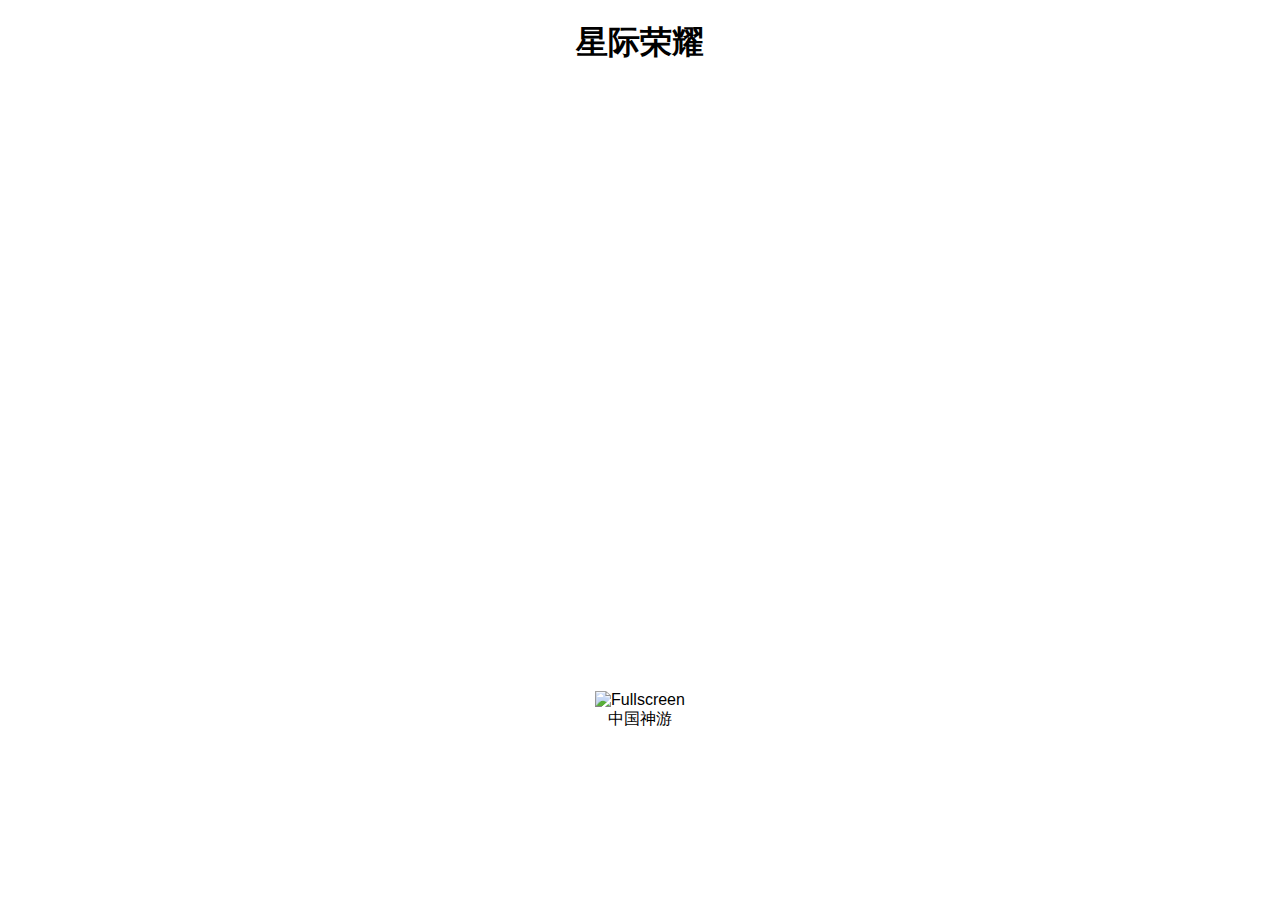
==== Game/index.html @ 6d3b9946 "init" ====
﻿<!doctype html>
<html lang="en-us">
<head>
    <meta charset="utf-8">
    <meta http-equiv="Content-Type" content="text/html; charset=utf-8">
    <title>中国神游  |  坚挺持久</title>
    <link rel="stylesheet" href="TemplateData/style.css">
    <link rel="shortcut icon" href="TemplateData/favicon.ico" />
    <script src="TemplateData/UnityProgress.js"></script>
    <style type="text/css">
        <!--
        body {
            font-family: Helvetica, Verdana, Arial, sans-serif;
            background-color: white;
            color: black;
            text-align: center;
        }

        a:link, a:visited {
            color: #000;
        }

        a:active, a:hover {
            color: #666;
        }

        p.header {
            font-size: small;
        }

            p.header span {
                font-weight: bold;
            }

        p.footer {
            font-size: x-small;
        }

        div.content {
            margin: auto;
            width: 960px;
        }

        div.broken,
        div.missing {
            margin: auto;
            position: relative;
            top: 50%;
            width: 193px;
        }

            div.broken a,
            div.missing a {
                height: 63px;
                position: relative;
                top: -31px;
            }

            div.broken img,
            div.missing img {
                border-width: 0px;
            }

        div.broken {
            display: none;
        }

        div#unityPlayer {
            cursor: default;
            height: 600px;
            width: 960px;
        }
        -->
    </style>
</head>
<body>
    <div class="template-wrap clear">
        <h1>星际荣耀</h1>
        <canvas class="emscripten" id="canvas" oncontextmenu="event.preventDefault()" height="600px" width="960px"></canvas>
        <div class="logo"></div>
        <div class="fullscreen"><img src="TemplateData/fullscreen.png" width="38" height="38" alt="Fullscreen" title="Fullscreen" onclick="SetFullscreen(1);" /></div>
        <div class="title">中国神游</div>
    </div>
    <script type='text/javascript'>
        var Module = {
            TOTAL_MEMORY: 268435456,
            errorhandler: null,			// arguments: err, url, line. This function must return 'true' if the error is handled, otherwise 'false'
            compatibilitycheck: null,
            dataUrl: "Release/Game.data",
            codeUrl: "Release/Game.js",
            memUrl: "Release/Game.mem",

        };
    </script>
    <script src="Release/UnityLoader.js"></script>

</body>
</html>
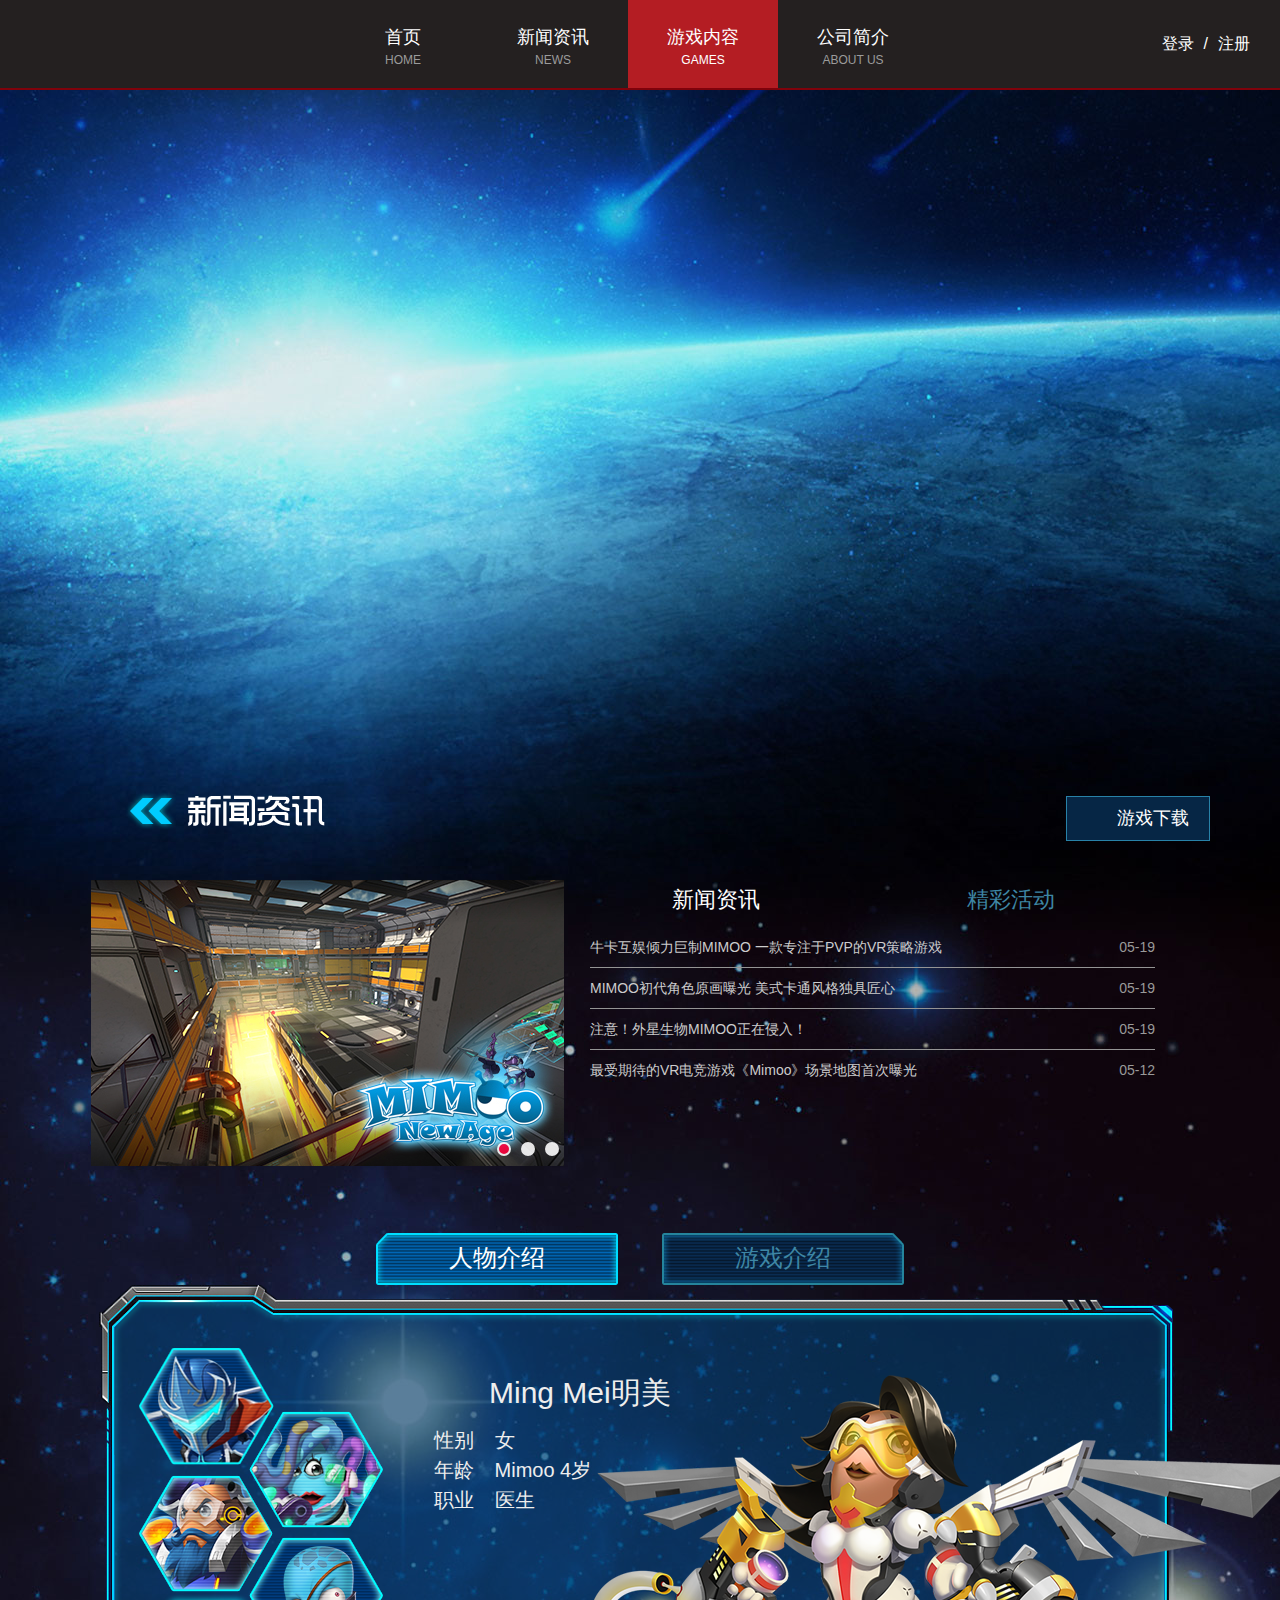
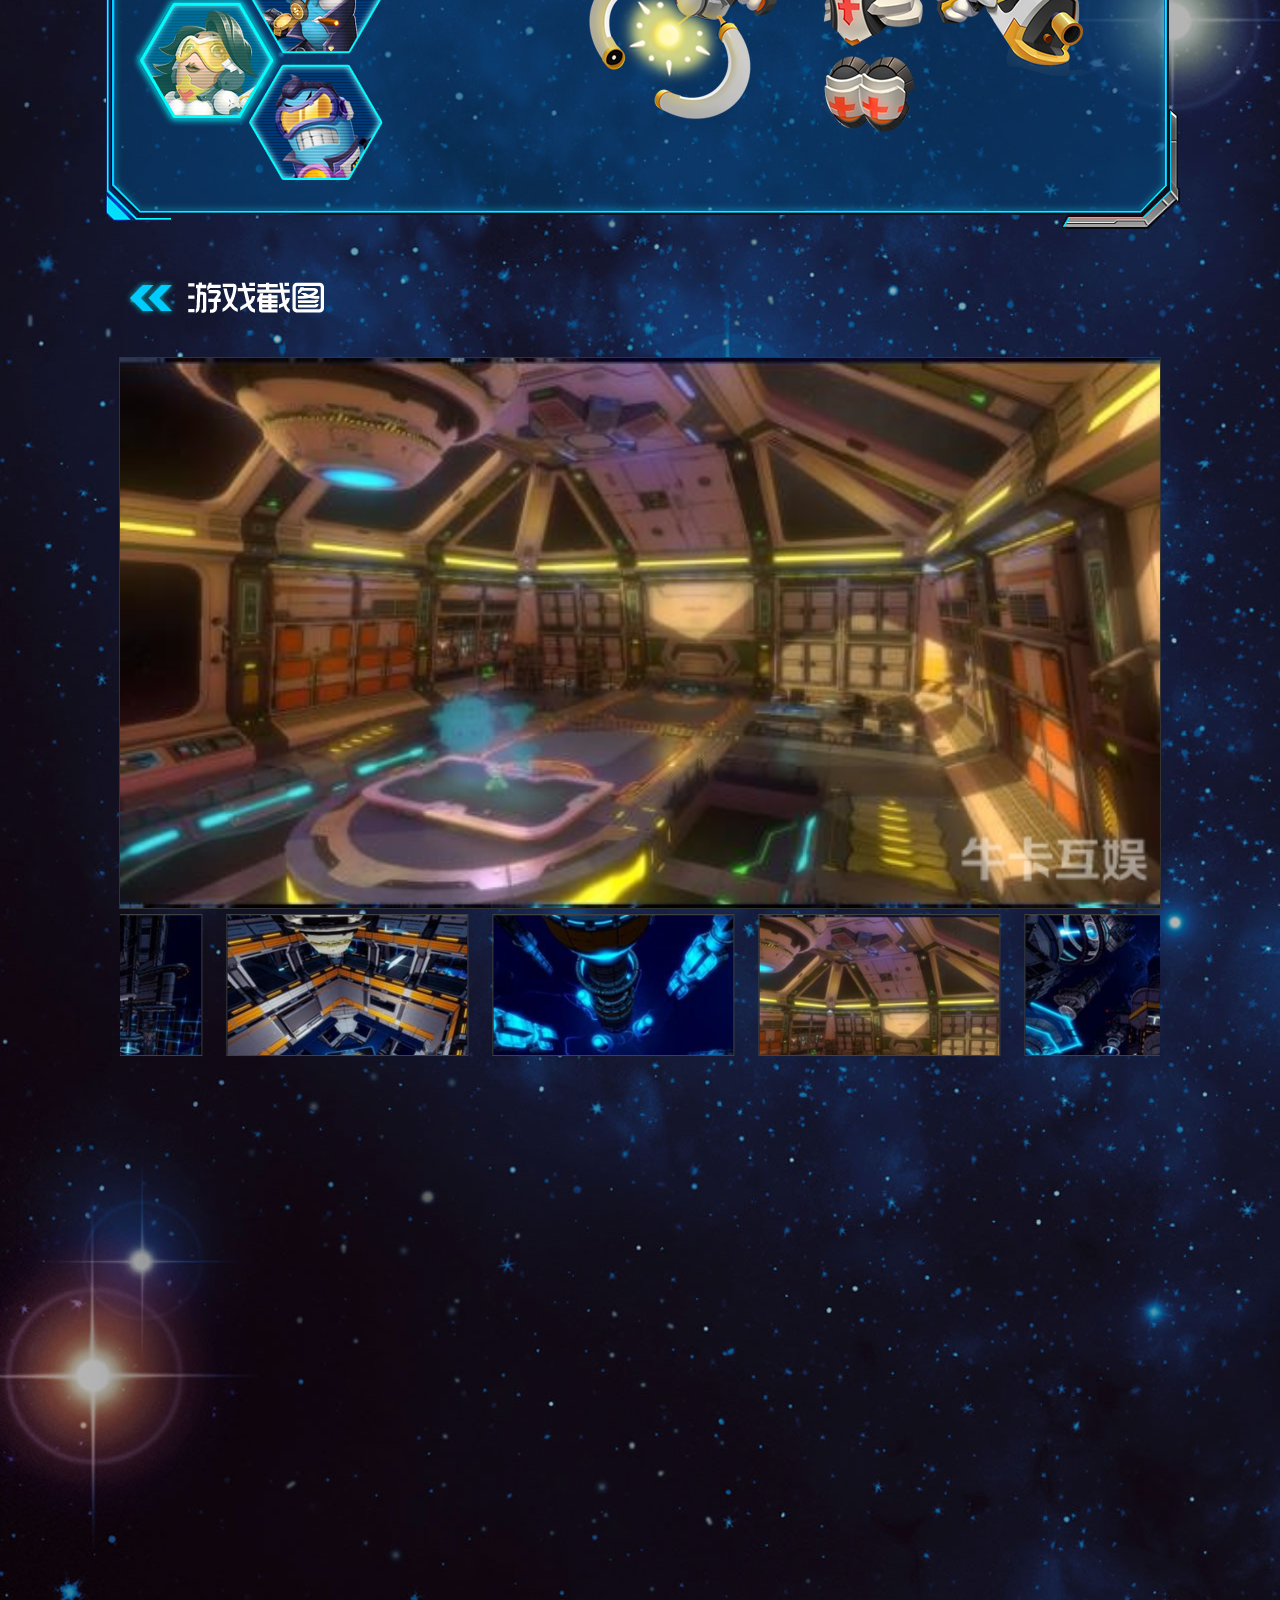
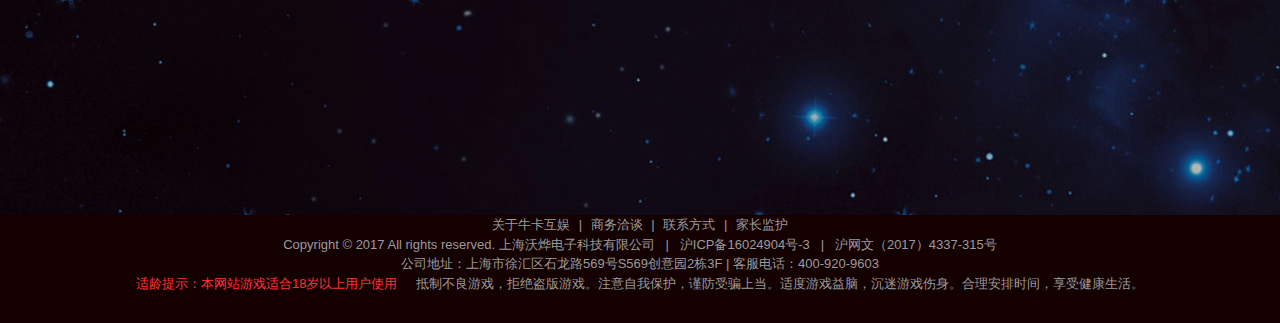
==== commit 039dc9fe: "Update" ====
--- a/Game/index.html
+++ b/Game/index.html
@@ -1,98 +1,319 @@
-﻿<!doctype html>
-<html lang="en-us">
-<head>
-    <meta charset="utf-8">
-    <meta http-equiv="Content-Type" content="text/html; charset=utf-8">
-    <title>中国神游  |  坚挺持久</title>
-    <link rel="stylesheet" href="TemplateData/style.css">
-    <link rel="shortcut icon" href="TemplateData/favicon.ico" />
-    <script src="TemplateData/UnityProgress.js"></script>
-    <style type="text/css">
-        <!--
-        body {
-            font-family: Helvetica, Verdana, Arial, sans-serif;
-            background-color: white;
-            color: black;
-            text-align: center;
+<!DOCTYPE html>
+<html lang="zh-cmn-Hans"><head>
+<meta http-equiv="content-type" content="text/html; charset=UTF-8">
+<meta charset="utf-8">
+<meta http-equiv="X-UA-Compatible" content="IE=edge,chrome=1">
+<meta name="renderer" content="webkit">
+<meta name="viewport" content="width=device-width, initial-scale=1.0, user-scalable=no">
+<title>Mimoo</title>
+<meta name="description" content="">
+<meta name="keywords" content="">
+<link href="Mimoo_files/base.css" rel="stylesheet">
+<link href="Mimoo_files/mimoo.css" rel="stylesheet">
+<script src="Mimoo_files/push.js"></script><script src="Mimoo_files/hm.js"></script><script type="text/javascript">
+        try {
+            var urlhash = window.location.hash;
+            if (!urlhash.match("fromapp")) {
+                if ((navigator.userAgent.match(/(iPhone|iPod|Android|ios|iPad)/i))) {
+                    window.location = "http://m.newcomegame.com/mimoo.html"; 
+                }
+            }
         }
-
-        a:link, a:visited {
-            color: #000;
+        catch (err) {
         }
-
-        a:active, a:hover {
-            color: #666;
-        }
-
-        p.header {
-            font-size: small;
-        }
-
-            p.header span {
-                font-weight: bold;
-            }
-
-        p.footer {
-            font-size: x-small;
-        }
-
-        div.content {
-            margin: auto;
-            width: 960px;
-        }
-
-        div.broken,
-        div.missing {
-            margin: auto;
-            position: relative;
-            top: 50%;
-            width: 193px;
-        }
-
-            div.broken a,
-            div.missing a {
-                height: 63px;
-                position: relative;
-                top: -31px;
-            }
-
-            div.broken img,
-            div.missing img {
-                border-width: 0px;
-            }
-
-        div.broken {
-            display: none;
-        }
-
-        div#unityPlayer {
-            cursor: default;
-            height: 600px;
-            width: 960px;
-        }
-        -->
-    </style>
+    </script>
 </head>
 <body>
-    <div class="template-wrap clear">
-        <h1>星际荣耀</h1>
-        <canvas class="emscripten" id="canvas" oncontextmenu="event.preventDefault()" height="600px" width="960px"></canvas>
-        <div class="logo"></div>
-        <div class="fullscreen"><img src="TemplateData/fullscreen.png" width="38" height="38" alt="Fullscreen" title="Fullscreen" onclick="SetFullscreen(1);" /></div>
-        <div class="title">中国神游</div>
-    </div>
-    <script type='text/javascript'>
-        var Module = {
-            TOTAL_MEMORY: 268435456,
-            errorhandler: null,			// arguments: err, url, line. This function must return 'true' if the error is handled, otherwise 'false'
-            compatibilitycheck: null,
-            dataUrl: "Release/Game.data",
-            codeUrl: "Release/Game.js",
-            memUrl: "Release/Game.mem",
-
-        };
-    </script>
-    <script src="Release/UnityLoader.js"></script>
-
-</body>
-</html>
+<header class="g-head">
+	<div class="clearfix wrap">
+		<a href="http://www.newcomegame.com/index.html" class="g-head__logo"></a>
+		<nav class="g-head__nav">
+			<a href="http://www.newcomegame.com/index.html">首页<span>home</span></a>
+			<a href="http://www.newcomegame.com/news.html">新闻资讯<span>news</span></a>
+			<a href="http://www.newcomegame.com/games.html" class="active">游戏内容<span>games</span></a>
+			<a href="http://www.newcomegame.com/about.html">公司简介<span>about us</span></a>
+		</nav>
+	</div>
+	<div class="g-head__login">
+		<a href="http://act.newcomegame.com/" target="_blank">登录</a>/<a target="_blank" href="http://login.newcomegame.com/Account/Register">注册</a>
+	</div>
+</header>
+<main class="main">
+	<div class="banner"></div>
+	<div class="wrap">
+		<section class="relative news">
+			<div class="gamedown mimoo-down">
+				<p class="tip">敬请期待!</p>
+				<a href="###"><span>游戏下载</span></a>
+			</div>
+			<div class="hd"><img src="Mimoo_files/tit_news.png" alt=""></div>
+			<div class="clearfix bd">
+				<div class="swiper-container news-slider swiper-container-horizontal" id="news-slider">
+					<div class="swiper-wrapper" style="transform: translate3d(-946px, 0px, 0px); transition-duration: 0ms;">
+						<a href="javascript:void(0)" class="swiper-slide" style="width: 473px;"><img src="Mimoo_files/news_slider1.jpg" alt=""></a>
+						<a href="javascript:void(0)" class="swiper-slide swiper-slide-prev" style="width: 473px;"><img src="Mimoo_files/news_slider2.jpg" alt=""></a>
+						<a href="javascript:void(0)" class="swiper-slide swiper-slide-active" style="width: 473px;"><img src="Mimoo_files/news_slider3.jpg" alt=""></a>
+					</div>
+					<div class="slider-nav swiper-pagination-clickable swiper-pagination-bullets" id="slider-nav"><span class="swiper-pagination-bullet"></span><span class="swiper-pagination-bullet"></span><span class="swiper-pagination-bullet swiper-pagination-bullet-active"></span></div>
+				</div>
+				<div class="news-box">
+					<a target="_blank" href="http://www.newcomegame.com/news/58.html" class="more"></a>
+					<ul class="clearfix news-tabs" id="news-tabs">
+						<li class="t1 active">新闻资讯</li>
+						<li class="t2">精彩活动</li>
+					</ul>
+					<div class="news-list" id="news-list">
+									<ul>			
+			
+			<li><a target="_blank" href="http://www.newcomegame.com/news/show-393.html">牛卡互娱倾力巨制MIMOO 一款专注于PVP的VR策略游戏</a> <span class="date">05-19</span></li>
+			
+			<li><a target="_blank" href="http://www.newcomegame.com/news/show-392.html">MIMOO初代角色原画曝光 美式卡通风格独具匠心</a> <span class="date">05-19</span></li>
+			
+			<li><a target="_blank" href="http://www.newcomegame.com/news/show-391.html">注意！外星生物MIMOO正在侵入！</a> <span class="date">05-19</span></li>
+			
+			<li><a target="_blank" href="http://www.newcomegame.com/news/show-381.html">最受期待的VR电竞游戏《Mimoo》场景地图首次曝光</a> <span class="date">05-12</span></li>
+			
+			</ul>
+			<ul style="display: none">
+			
+			</ul>
+					</div>
+				</div>
+			</div>
+		</section>
+		<div class="introduce">
+			<div class="introduce-tab" id="introduce-tab">
+				<span class="active">人物介绍</span>
+				<span>游戏介绍</span>
+			</div>
+			<div class="bd" id="introduce-con">
+				<div class="role-box" id="role-box" style="">
+					<div class="role-tabs" id="role-tabs">
+						<span class="t1"></span>
+						<span class="t2"></span>
+						<span class="t3"></span>
+						<span class="t4"></span>
+						<span class="t5 active"></span>
+						<span class="t6"></span>
+					</div>
+					<div class="role-con" style="display: none;">
+						<img class="pic1" src="Mimoo_files/pic1.png" alt="">
+						<div class="info">
+							<h3>Mio米奥</h3>
+							<p><span>性别</span> 男</p>
+							<p><span>年龄</span> Mimoo 5岁</p>
+							<p><span>职业</span> 突击队员</p>
+						</div>
+					</div>
+					<div class="role-con" style="display: none;">
+						<img class="pic2" src="Mimoo_files/pic2.png" alt="">
+						<div class="info">
+							<h3>Mira 咪拉</h3>
+							<p><span>性别</span> 女</p>
+							<p><span>年龄</span> Mimoo 4岁</p>
+							<p><span>职业</span> 突击队员</p>
+						</div>
+					</div>
+					<div class="role-con" style="display: none;">
+						<img class="pic3" src="Mimoo_files/pic3.png" alt="">
+						<div class="info">
+							<h3>Melvin  梅尔文</h3>
+							<p><span>性别</span> 男</p>
+							<p><span>年龄</span> Mimoo 9岁</p>
+							<p><span>职业</span> 科学家、武器设计师</p>
+						</div>
+					</div>
+					<div class="role-con" style="display: none;">
+						<img class="pic4" src="Mimoo_files/pic4.png" alt="">
+						<div class="info">
+							<h3>Marcus 马库斯</h3>
+							<p><span>性别</span> 男</p>
+							<p><span>年龄</span> Mimoo 7岁</p>
+							<p><span>职业</span> 安全工程师、武器专家</p>
+						</div>
+					</div>
+					<div class="role-con" style="display: block;">
+						<img class="pic5" src="Mimoo_files/pic5.png" alt="">
+						<div class="info">
+							<h3>Ming Mei明美</h3>
+							<p><span>性别</span> 女</p>
+							<p><span>年龄</span> Mimoo 4岁</p>
+							<p><span>职业</span> 医生</p>
+						</div>
+					</div>
+					<div class="role-con" style="display: none;">
+						<img class="pic6" src="Mimoo_files/pic6.png" alt="">
+						<div class="info">
+							<h3>Mog 莫古</h3>
+							<p><span>性别</span> 男</p>
+							<p><span>年龄</span> Mimoo 4岁</p>
+							<p><span>职业</span> 游侠/弓箭手</p>
+						</div>
+					</div>
+				</div>
+								<div class="game-info" style="display: none">
+					<div class="game-info-con">
+						<div class="game-info-text">
+							
+身处环太平洋火山带的小岛火山遍布，每隔几年就会剧烈活动一段时间，据说从1亿年前开始到今天从来没有间断过（当然是根据M们的记载，鉴于这些家伙们的耐
+心程度，很可能每隔几百万年才会想起来记录一次……） 
+伟大的先贤Mama——传说中曾经50年才休眠一次的母机器人，运用无限的智慧，充分利用了当地的生存环境，创办了火山节大赛。大赛中，M们将通过分组对
+决的方式，甄选出最最勇猛的超级M战士。
+						</div>
+					</div>
+				</div>
+			</div>
+		</div>
+		<section class="screen">
+			<div class="hd"><img src="Mimoo_files/tit_screen.png" alt=""></div>
+			<div class="bd">
+				<i class="button-prev" id="p-button-prev"></i>
+				<i class="button-next" id="p-button-next"></i>
+                               
+				<div class="swiper-container screen-slider swiper-container-horizontal" id="screen-slider">
+					<div class="swiper-wrapper" style="transition-duration: 0ms; transform: translate3d(-4160px, 0px, 0px);">
+
+                                       		
+					<div class="swiper-slide" style="width: 1040px;"><img src="Mimoo_files/201705261424234097.jpg" alt="" width="1040" height="550"></div>
+							
+					<div class="swiper-slide" style="width: 1040px;"><img src="Mimoo_files/201705261424239215.jpg" alt="" width="1040" height="550"></div>
+							
+					<div class="swiper-slide" style="width: 1040px;"><img src="Mimoo_files/201705261424246217.jpg" alt="" width="1040" height="550"></div>
+							
+					<div class="swiper-slide swiper-slide-prev" style="width: 1040px;"><img src="Mimoo_files/201705261424252437.jpg" alt="" width="1040" height="550"></div>
+							
+					<div class="swiper-slide swiper-slide-active" style="width: 1040px;"><img src="Mimoo_files/201705261424253638.jpg" alt="" width="1040" height="550"></div>
+							
+					<div class="swiper-slide swiper-slide-next" style="width: 1040px;"><img src="Mimoo_files/201705261424260640.jpg" alt="" width="1040" height="550"></div>
+					
+					</div>
+				</div>
+				<div class="swiper-container screen-thumbs swiper-container-horizontal" id="screen-thumbs">
+					<div class="swiper-wrapper" style="transition-duration: 0ms; transform: translate3d(-425.6px, 0px, 0px);">
+                                       		
+					<div class="swiper-slide" style="margin-right: 24px;"><img src="Mimoo_files/thumb_201705261424234097.jpg" alt="" width="240" height="140"></div>
+							
+					<div class="swiper-slide swiper-slide-prev" style="margin-right: 24px;"><img src="Mimoo_files/thumb_201705261424239215.jpg" alt="" width="240" height="140"></div>
+							
+					<div class="swiper-slide" style="margin-right: 24px;"><img src="Mimoo_files/thumb_201705261424246217.jpg" alt="" width="240" height="140"></div>
+							
+					<div class="swiper-slide swiper-slide-next" style="margin-right: 24px;"><img src="Mimoo_files/thumb_201705261424252437.jpg" alt="" width="240" height="140"></div>
+							
+					<div class="swiper-slide swiper-slide-active" style="margin-right: 24px;"><img src="Mimoo_files/thumb_201705261424253638.jpg" alt="" width="240" height="140"></div>
+							
+					<div class="swiper-slide" style="margin-right: 24px;"><img src="Mimoo_files/thumb_201705261424260640.jpg" alt="" width="240" height="140"></div>
+					
+					</div>
+					<div class="swiper-pagination"></div>
+				</div>
+			</div>
+		</section>
+		
+	</div>
+</main>
+
+	<!-- footer S -->
+				<footer class="g-foot">
+			<div class="nav">
+				<a href="http://www.newcomegame.com/about.html" target="_blank">关于牛卡互娱</a> |  <a href="http://www.newcomegame.com/about.html" target="_blank">商务洽谈</a> | <a href="http://www.newcomegame.com/about.html#contactus" target="_blank">联系方式</a> | <a href="http://www.newcomegame.com/care.html" target="_blank">家长监护</a>
+			</div>
+			<div class="copyright">
+				Copyright © 2017 All rights reserved. 上海沃烨电子科技有限公司 &nbsp; | &nbsp; <a href="http://www.miibeian.gov.cn/" target="_blank">沪ICP备16024904号-3</a> &nbsp; | &nbsp; 沪网文（2017）4337-315号
+			</div>
+			<p>公司地址：上海市徐汇区石龙路569号S569创意园2栋3F |   客服电话：400-920-9603 </p>
+			<div class="tips"><span class="age">适龄提示：本网站游戏适合18岁以上用户使用</span> 抵制不良游戏，拒绝盗版游戏。注意自我保护，谨防受骗上当。适度游戏益脑，沉迷游戏伤身。合理安排时间，享受健康生活。</div>
+		</footer>
+	<!-- footer E -->
+	
+<script>
+var _hmt = _hmt || [];
+(function() {
+  var hm = document.createElement("script");
+  hm.src = "https://hm.baidu.com/hm.js?c2102695d8c8fbd6fa2e403e9be075ee";
+  var s = document.getElementsByTagName("script")[0]; 
+  s.parentNode.insertBefore(hm, s);
+})();
+</script>
+<script>
+(function(){
+    var bp = document.createElement('script');
+    var curProtocol = window.location.protocol.split(':')[0];
+    if (curProtocol === 'https') {
+        bp.src = 'https://zz.bdstatic.com/linksubmit/push.js';        
+    }
+    else {
+        bp.src = 'http://push.zhanzhang.baidu.com/push.js';
+    }
+    var s = document.getElementsByTagName("script")[0];
+    s.parentNode.insertBefore(bp, s);
+})();
+</script>
+<script>
+(function(){
+   var src = (document.location.protocol == "http:") ? "http://js.passport.qihucdn.com/11.0.1.js?0bd7c1280ce828c4d6a65837f8bc26ef":"https://jspassport.ssl.qhimg.com/11.0.1.js?0bd7c1280ce828c4d6a65837f8bc26ef";
+   document.write('<script src="' + src + '" id="sozz"><\/script>');
+})();
+</script><script src="Mimoo_files/11.js" id="sozz"></script><script charset="utf-8" src="Mimoo_files/ab77b6ea7f3fbf79.js"></script>
+
+
+<script src="Mimoo_files/jquery.js"></script>
+<link href="Mimoo_files/swiper.css" rel="stylesheet">
+<script src="Mimoo_files/swiper.js"></script>
+<script>
+$(function() {
+	var newSlider = new Swiper('#news-slider', {
+		autoplay: 5000,
+		pagination : '#slider-nav',
+		paginationClickable: true
+	});
+
+	$('#news-tabs > li').on('click', function(event) {
+		var i = $(this).index();
+		$(this).addClass('active').siblings().removeClass('active');
+		$('#news-list > ul').hide().eq(i).show();
+	});
+	$('#introduce-tab > span').on('click', function(event) {
+		var i = $(this).index();
+		$(this).addClass('active').siblings().removeClass('active');
+		$('#introduce-con > div').hide().eq(i).show();
+	}).eq(0).trigger('click');
+	$('#role-tabs > span').on('click', function(event) {
+		var i = $(this).index();
+		$(this).addClass('active').siblings().removeClass('active');
+		$('#role-box').find('.role-con').hide().eq(i).show();
+	});
+
+	var screenSlider = new Swiper('#screen-slider', {
+		prevButton:'#p-button-prev',
+		nextButton:'#p-button-next',
+		onSlideChangeEnd: function(swiper) {
+			// screenThumbs.slideTo(swiper.activeIndex);
+			$('#screen-thumbs').find('.swiper-slide').removeClass('swiper-slide-active').eq(swiper.activeIndex).addClass('swiper-slide-active');
+		}
+	});
+	var screenThumbs = new Swiper('#screen-thumbs', {
+		spaceBetween: 24,
+        slidesPerView: 'auto',
+        // centeredSlides: true,
+		// slideToClickedSlide: true,
+		onClick: function(swiper, event) {
+			screenThumbs.slideTo(swiper.clickedIndex);
+			screenSlider.slideTo(swiper.clickedIndex);
+			$(swiper.clickedSlide).addClass('swiper-slide-active').siblings().removeClass('swiper-slide-active');
+		}
+	});
+	screenSlider.params.control = screenThumbs;
+    screenThumbs.params.control = screenSlider;
+
+    var vSwiper = new Swiper('#video-slider', {
+		prevButton:'#v-button-prev',
+		nextButton:'#v-button-next',
+        slidesPerView: 3,
+        slidesPerColumn: 2,
+        paginationClickable: true,
+        spaceBetween: 30
+    });
+});
+</script>
+
+</body></html>--- a/Game/Mimoo_files/base.css
+++ b/Game/Mimoo_files/base.css
@@ -0,0 +1,1615 @@
+@charset "UTF-8";
+
+
+html {
+  min-width:1200px;
+  -ms-text-size-adjust: 100%;
+  
+  -webkit-text-size-adjust: 100%;
+   }
+
+
+body, dl, dd,
+ul, ol,
+h1, h2, h3, h4, h5, h6, pre,
+form, fieldset, legend, input, textarea, optgroup,
+p, blockquote, figure, hr, menu,
+thead, tbody, tfoot, th, td {
+  margin: 0;
+  padding: 0; }
+
+
+table {
+  border-collapse: collapse;
+  border-spacing: 0; }
+
+
+fieldset, img {
+  border: 0; }
+
+
+:focus, a {
+  outline: none;
+  -moz-outline-style: none; }
+
+
+ul, ol {
+  list-style: none; }
+
+
+del {
+  text-decoration: line-through; }
+
+
+sub, sup {
+  font-size: 75%;
+  line-height: 0;
+  position: relative;
+  vertical-align: baseline; }
+
+sup {
+  top: -0.5em; }
+
+sub {
+  bottom: -0.25em; }
+
+small {
+  font-size: .8em; }
+
+
+mark {
+  background: #ff0;
+  color: #000; }
+
+
+b, strong {
+  font-weight: bold; }
+
+
+hr {
+  box-sizing: content-box;
+  height: 0; }
+
+*:before, *:after {
+  box-sizing: border-box; }
+
+
+h1, h2, h3, h4, h5, h6 {
+  font-size: 100%;
+  font-weight: 500; }
+
+
+a {
+  text-decoration: none; }
+
+
+a:active {
+  background-color: transparent; }
+
+
+a:active, a:hover {
+  outline: 0 none; }
+
+
+img {
+  border: 0 none;
+  
+  width: auto\9;
+  
+  height: auto;
+  
+  max-width: 100%;
+  
+  vertical-align: middle;
+  
+  -ms-interpolation-mode: bicubic;
+   }
+
+
+
+button, input, select, textarea {
+  font-family: inherit;
+  
+  font-size: 100%;
+  
+  margin: 0;
+  
+  vertical-align: baseline;
+  
+  *vertical-align: middle;
+   }
+
+
+input, button {
+  *overflow: visible; }
+
+
+input[type="checkbox"],
+input[type="radio"] {
+  box-sizing: border-box;
+  
+  padding: 0;
+  
+  *height: 13px;
+  
+  *width: 13px;
+   }
+
+
+input[type="search"] {
+  -webkit-appearance: textfield;
+  
+  box-sizing: content-box; }
+
+
+input[type="search"]::-webkit-search-decoration {
+  -webkit-appearance: none; }
+
+
+button::-moz-focus-inner,
+input::-moz-focus-inner {
+  border: 0;
+  padding: 0; }
+
+
+input[type="number"]::-webkit-inner-spin-button,
+input[type="number"]::-webkit-outer-spin-button {
+  height: auto; }
+
+
+textarea {
+  overflow: auto;
+  
+  resize: none;
+   }
+
+
+iframe {
+  display: block; }
+
+
+input::-ms-clear {
+  display: none; }
+
+input::-ms-reveal {
+  display: none; }
+
+
+input::-webkit-input-placeholder {
+  color: #999; }
+
+input::-moz-input-placeholder {
+  color: #999; }
+
+input::-ms-input-placeholder {
+  color: #999; }
+
+
+
+
+article, aside, details, figcaption, figure, footer, header, hgroup, main, menu, nav, section, summary {
+  display: block; }
+
+
+audio, canvas, video {
+  display: inline-block;
+  
+  vertical-align: baseline;
+   }
+
+
+audio:not([controls]) {
+  display: none;
+  
+  height: 0;
+   }
+
+
+[hidden], template {
+  display: none; }
+
+
+
+body, button, input, select, textarea {
+  font-family: "Helvetica Neue", "Helvetica", "PingFang SC", "Hiragino Sans GB", "Microsoft YaHei", "\5FAE\8F6F\96C5\9ED1","WenQuanYi Micro Hei", Arial, sans-serif;
+  font-size: 12px;
+  line-height: 1.5;
+  color: #333; }
+
+
+
+.clearfix:before, .clearfix:after {
+  content: "";
+  display: table; }
+
+.clearfix:after {
+  clear: both; }
+
+.clearfix {
+  *zoom: 1; }
+
+.clear {
+  clear: both;
+  line-height: 0;
+  height: 0;
+  font-size: 0; }
+
+
+.ellipsis {
+  white-space: nowrap;
+  word-wrap: normal;
+  overflow: hidden;
+  
+  text-overflow: ellipsis;
+  text-align: left;
+   }
+
+
+.textwrap, .textwrap td, .textwrap th {
+  word-wrap: break-word;
+  word-break: break-all; }
+
+.wrap {
+  width: 1200px;
+  margin: 0 auto; }
+
+.slider-nav {
+  position: absolute;
+  left: 0;
+  bottom: 20px;
+  z-index: 10;
+  width: 100%;
+  text-align: center;
+  font-size: 0; }
+  .slider-nav .swiper-pagination-bullet {
+    width: 10px;
+    height: 10px;
+    background-color: #fff;
+    border: 2px solid #fff;
+    opacity: .89;
+    -webkit-transition: all .3s ease;
+    transition: all .3s ease; }
+    .slider-nav .swiper-pagination-bullet.swiper-pagination-bullet-active {
+      background-color: #ff003c; }
+
+.page-nav {
+  font-size: 0;
+  letter-spacing: 0;
+  text-align: center; }
+  .page-nav a, .page-nav span {
+    display: inline-block;
+    height: 30px;
+    padding: 0 10px;
+    margin: 0 5px;
+    line-height: 30px;
+    text-align: center;
+    font-size: 14px; }
+  .page-nav a {
+    background-color: rgba(71, 52, 52, 0.4);
+    border: 1px solid #a14158; }
+    .page-nav a.active {
+      color: #fff;
+      background-color: #b41d23; }
+
+.g-head {
+  background-color: #242020;
+  height: 88px;
+  border-bottom: 2px solid #7f020b;
+  position: relative;
+  z-index: 10; }
+  .g-head__logo {
+    width: 188px;
+    height: 88px;
+    float: left;
+    margin-right: 100px;
+    background: url(../images/logo.png) no-repeat center; }
+  .g-head__nav {
+    float: left; }
+    .g-head__nav a {
+      box-sizing: border-box;
+      width: 150px;
+      height: 88px;
+      padding-top: 24px;
+      float: left;
+      text-align: center;
+      font-size: 18px;
+      -webkit-transition: all .3s ease;
+      transition: all .3s ease; }
+      .g-head__nav a span {
+        display: block;
+        font-size: 12px;
+        color: #9b9b9b;
+        text-transform: uppercase; }
+      .g-head__nav a:hover, .g-head__nav a.active {
+        color: #fff;
+        background-color: #b41d23; }
+        .g-head__nav a:hover span, .g-head__nav a.active span {
+          color: #fff; }
+  .g-head__login {
+    position: absolute;
+    top: 32px;
+    right: 20px;
+    font-size: 16px; }
+    .g-head__login a {
+      margin: 0 10px; }
+
+.g-foot {
+  text-align: center;
+  color: #9b9b9b;
+  padding-bottom: 30px;
+  font-size: 13px; }
+  .g-foot a {
+    color: #9b9b9b; }
+  .g-foot .nav a {
+    margin: 0 5px; }
+  .g-foot .age {
+    color: #ff3232;
+    margin-right: 15px; }
+
+.g-footer {
+  clear: both;
+  padding: 45px 0 50px;
+  color: #999;
+  text-align: center;
+  font-size: 13px;
+  background-color: #000; }
+  .g-footer a {
+    color: #999; }
+    .g-footer a:hover {
+      color: #fff; }
+  .g-footer .nav a {
+    margin: 0 5px; }
+  .g-footer .age {
+    color: #ff3232;
+    margin-right: 15px; }
+
+@-webkit-keyframes t2s {
+  0% {
+    -webkit-transform: translate3d(0, -30px, 0);
+            transform: translate3d(0, -30px, 0);
+    opacity: 0; }
+  100% {
+    -webkit-transform: translate3d(0, 0, 0);
+            transform: translate3d(0, 0, 0);
+    opacity: 1; } }
+
+@keyframes t2s {
+  0% {
+    -webkit-transform: translate3d(0, -30px, 0);
+            transform: translate3d(0, -30px, 0);
+    opacity: 0; }
+  100% {
+    -webkit-transform: translate3d(0, 0, 0);
+            transform: translate3d(0, 0, 0);
+    opacity: 1; } }
+
+@-webkit-keyframes b2s {
+  0% {
+    -webkit-transform: translate3d(0, 30px, 0);
+            transform: translate3d(0, 30px, 0);
+    opacity: 0; }
+  100% {
+    -webkit-transform: translate3d(0, 0, 0);
+            transform: translate3d(0, 0, 0);
+    opacity: 1; } }
+
+@keyframes b2s {
+  0% {
+    -webkit-transform: translate3d(0, 30px, 0);
+            transform: translate3d(0, 30px, 0);
+    opacity: 0; }
+  100% {
+    -webkit-transform: translate3d(0, 0, 0);
+            transform: translate3d(0, 0, 0);
+    opacity: 1; } }
+
+@-webkit-keyframes r2s {
+  0% {
+    -webkit-transform: translate3d(30px, 0, 0);
+            transform: translate3d(30px, 0, 0);
+    opacity: 0; }
+  100% {
+    -webkit-transform: translate3d(0, 0, 0);
+            transform: translate3d(0, 0, 0);
+    opacity: 1; } }
+
+@keyframes r2s {
+  0% {
+    -webkit-transform: translate3d(30px, 0, 0);
+            transform: translate3d(30px, 0, 0);
+    opacity: 0; }
+  100% {
+    -webkit-transform: translate3d(0, 0, 0);
+            transform: translate3d(0, 0, 0);
+    opacity: 1; } }
+
+@-webkit-keyframes l2s {
+  0% {
+    -webkit-transform: translate3d(-30px, 0, 0);
+            transform: translate3d(-30px, 0, 0);
+    opacity: 0; }
+  100% {
+    -webkit-transform: translate3d(0, 0, 0);
+            transform: translate3d(0, 0, 0);
+    opacity: 1; } }
+
+@keyframes l2s {
+  0% {
+    -webkit-transform: translate3d(-30px, 0, 0);
+            transform: translate3d(-30px, 0, 0);
+    opacity: 0; }
+  100% {
+    -webkit-transform: translate3d(0, 0, 0);
+            transform: translate3d(0, 0, 0);
+    opacity: 1; } }
+
+@-webkit-keyframes op2s {
+  0% {
+    opacity: 0; }
+  100% {
+    opacity: 1; } }
+
+@keyframes op2s {
+  0% {
+    opacity: 0; }
+  100% {
+    opacity: 1; } }
+
+
+body {
+  background-color: #150001;
+  color: #fff;
+  font-size: 14px;}
+
+a {
+  color: #fff;
+  -webkit-transition: color .3s ease;
+  transition: color .3s ease; }
+  a:hover {
+    color: #f00;
+    text-decoration: none; }
+  a.red {
+    color: #f00; }
+    a.red:hover {
+      text-decoration: underline; }
+
+[data-fancybox="iframe"] {
+  cursor: pointer; }
+
+.mb5 {
+  margin-bottom: 5px !important; }
+
+.mb10 {
+  margin-bottom: 10px !important; }
+
+.mb15 {
+  margin-bottom: 15px !important; }
+
+.mb20 {
+  margin-bottom: 20px !important; }
+
+.mb30 {
+  margin-bottom: 30px !important; }
+
+.mb40 {
+  margin-bottom: 40px !important; }
+
+.mb50 {
+  margin-bottom: 50px !important; }
+
+.tal {
+  text-align: left; }
+
+.tac {
+  text-align: center; }
+
+.tar {
+  text-align: right; }
+
+.fl {
+  float: left; }
+
+.fr {
+  float: right; }
+
+.relative {
+  position: relative; }
+
+.absolute {
+  position: absolute; }
+
+.fixed {
+  position: fixed; }
+
+.layermbox {
+  color: #333; }
+
+.gamedown {
+  position: absolute; }
+  .gamedown:hover .tip {
+    display: block; }
+  .gamedown a {
+    display: block;
+    padding: 8px 20px;
+    color: #feb900;
+    border: 1px solid #727272;
+    background-color: #2e2e2e; }
+    .gamedown a span {
+      display: inline-block;
+      padding-left: 30px;
+      font-size: 18px;
+      background-repeat: no-repeat;
+      background-position: 0 50%;
+      background-image: url(../images/down.png); }
+  .gamedown.mimoo-down {
+    top: 4px;
+    right: 30px; }
+    .gamedown.mimoo-down a {
+      color: #fff;
+      border-color: #2882a8;
+      background-color: #062645; }
+    .gamedown.mimoo-down span {
+      background-image: url(../images/down2.png); }
+  .gamedown.qmwj-down {
+    top: 50px;
+    right: 60px;
+    z-index: 10; }
+    .gamedown.qmwj-down a {
+      color: #fff;
+      border: 3px solid #191919;
+      background-color: #7a7a7a; }
+    .gamedown.qmwj-down span {
+      background-image: url(../images/down2.png); }
+  .gamedown.ssx-down {
+    top: 4px;
+    right: 40px; }
+  .gamedown.dmcq-down {
+    top: 14px;
+    right: 40px; }
+  .gamedown.zszz-down {
+    top: 24px;
+    right: 60px; }
+    .gamedown.zszz-down a {
+      border-color: #a22d24; }
+  .gamedown .tip {
+    position: absolute;
+    top: -24px;
+    left: 0;
+    width: 100%;
+    margin-bottom: 4px;
+    font-size: 13px;
+    text-align: center;
+    display: none; }
+
+.swiper-container {
+  margin-left: auto;
+  margin-right: auto;
+  position: relative;
+  overflow: hidden;
+  z-index: 1; }
+
+.swiper-container-no-flexbox .swiper-slide {
+  float: left; }
+
+.swiper-container-vertical > .swiper-wrapper {
+  -webkit-box-orient: vertical;
+  -ms-flex-direction: column;
+  -webkit-flex-direction: column;
+  flex-direction: column; }
+
+.swiper-wrapper {
+  position: relative;
+  width: 100%;
+  height: 100%;
+  z-index: 1;
+  display: -webkit-box;
+  display: -ms-flexbox;
+  display: -webkit-flex;
+  display: flex;
+  -webkit-transition-property: -webkit-transform;
+  transition-property: -webkit-transform;
+  transition-property: transform;
+  transition-property: transform, -webkit-transform;
+  box-sizing: content-box; }
+
+.swiper-container-android .swiper-slide, .swiper-wrapper {
+  -webkit-transform: translate3d(0, 0, 0);
+  -ms-transform: translate3d(0, 0, 0);
+  transform: translate3d(0, 0, 0); }
+
+.swiper-container-multirow > .swiper-wrapper {
+  -webkit-box-lines: multiple;
+  -moz-box-lines: multiple;
+  -ms-flex-wrap: wrap;
+  -webkit-flex-wrap: wrap;
+  flex-wrap: wrap; }
+
+.swiper-container-free-mode > .swiper-wrapper {
+  -webkit-transition-timing-function: ease-out;
+  transition-timing-function: ease-out;
+  margin: 0 auto; }
+
+.swiper-slide {
+  -webkit-flex-shrink: 0;
+  -ms-flex: 0 0 auto;
+  -ms-flex-negative: 0;
+      flex-shrink: 0;
+  width: 100%;
+  height: 100%;
+  position: relative; }
+
+.swiper-container-autoheight, .swiper-container-autoheight .swiper-slide {
+  height: auto; }
+
+.swiper-container-autoheight .swiper-wrapper {
+  -webkit-box-align: start;
+  -ms-flex-align: start;
+  -webkit-align-items: flex-start;
+  align-items: flex-start;
+  -webkit-transition-property: -webkit-transform,height;
+  -webkit-transition-property: height,-webkit-transform;
+  transition-property: height,-webkit-transform;
+  transition-property: transform,height;
+  transition-property: transform,height,-webkit-transform; }
+
+.swiper-container .swiper-notification {
+  position: absolute;
+  left: 0;
+  top: 0;
+  pointer-events: none;
+  opacity: 0;
+  z-index: -1000; }
+
+.swiper-wp8-horizontal {
+  -ms-touch-action: pan-y;
+  touch-action: pan-y; }
+
+.swiper-wp8-vertical {
+  -ms-touch-action: pan-x;
+  touch-action: pan-x; }
+
+.swiper-button-next, .swiper-button-prev {
+  position: absolute;
+  top: 50%;
+  width: 27px;
+  height: 44px;
+  margin-top: -22px;
+  z-index: 10;
+  cursor: pointer;
+  background-size: 27px 44px;
+  background-position: center;
+  background-repeat: no-repeat; }
+
+.swiper-button-next.swiper-button-disabled, .swiper-button-prev.swiper-button-disabled {
+  opacity: .35;
+  cursor: auto;
+  pointer-events: none; }
+
+.swiper-button-prev, .swiper-container-rtl .swiper-button-next {
+  background-image: url("data:image/svg+xml;charset=utf-8,%3Csvg%20xmlns%3D'http%3A%2F%2Fwww.w3.org%2F2000%2Fsvg'%20viewBox%3D'0%200%2027%2044'%3E%3Cpath%20d%3D'M0%2C22L22%2C0l2.1%2C2.1L4.2%2C22l19.9%2C19.9L22%2C44L0%2C22L0%2C22L0%2C22z'%20fill%3D'%23007aff'%2F%3E%3C%2Fsvg%3E");
+  left: 10px;
+  right: auto; }
+
+.swiper-button-prev.swiper-button-black, .swiper-container-rtl .swiper-button-next.swiper-button-black {
+  background-image: url("data:image/svg+xml;charset=utf-8,%3Csvg%20xmlns%3D'http%3A%2F%2Fwww.w3.org%2F2000%2Fsvg'%20viewBox%3D'0%200%2027%2044'%3E%3Cpath%20d%3D'M0%2C22L22%2C0l2.1%2C2.1L4.2%2C22l19.9%2C19.9L22%2C44L0%2C22L0%2C22L0%2C22z'%20fill%3D'%23000000'%2F%3E%3C%2Fsvg%3E"); }
+
+.swiper-button-prev.swiper-button-white, .swiper-container-rtl .swiper-button-next.swiper-button-white {
+  background-image: url("data:image/svg+xml;charset=utf-8,%3Csvg%20xmlns%3D'http%3A%2F%2Fwww.w3.org%2F2000%2Fsvg'%20viewBox%3D'0%200%2027%2044'%3E%3Cpath%20d%3D'M0%2C22L22%2C0l2.1%2C2.1L4.2%2C22l19.9%2C19.9L22%2C44L0%2C22L0%2C22L0%2C22z'%20fill%3D'%23ffffff'%2F%3E%3C%2Fsvg%3E"); }
+
+.swiper-button-next, .swiper-container-rtl .swiper-button-prev {
+  background-image: url("data:image/svg+xml;charset=utf-8,%3Csvg%20xmlns%3D'http%3A%2F%2Fwww.w3.org%2F2000%2Fsvg'%20viewBox%3D'0%200%2027%2044'%3E%3Cpath%20d%3D'M27%2C22L27%2C22L5%2C44l-2.1-2.1L22.8%2C22L2.9%2C2.1L5%2C0L27%2C22L27%2C22z'%20fill%3D'%23007aff'%2F%3E%3C%2Fsvg%3E");
+  right: 10px;
+  left: auto; }
+
+.swiper-button-next.swiper-button-black, .swiper-container-rtl .swiper-button-prev.swiper-button-black {
+  background-image: url("data:image/svg+xml;charset=utf-8,%3Csvg%20xmlns%3D'http%3A%2F%2Fwww.w3.org%2F2000%2Fsvg'%20viewBox%3D'0%200%2027%2044'%3E%3Cpath%20d%3D'M27%2C22L27%2C22L5%2C44l-2.1-2.1L22.8%2C22L2.9%2C2.1L5%2C0L27%2C22L27%2C22z'%20fill%3D'%23000000'%2F%3E%3C%2Fsvg%3E"); }
+
+.swiper-button-next.swiper-button-white, .swiper-container-rtl .swiper-button-prev.swiper-button-white {
+  background-image: url("data:image/svg+xml;charset=utf-8,%3Csvg%20xmlns%3D'http%3A%2F%2Fwww.w3.org%2F2000%2Fsvg'%20viewBox%3D'0%200%2027%2044'%3E%3Cpath%20d%3D'M27%2C22L27%2C22L5%2C44l-2.1-2.1L22.8%2C22L2.9%2C2.1L5%2C0L27%2C22L27%2C22z'%20fill%3D'%23ffffff'%2F%3E%3C%2Fsvg%3E"); }
+
+.swiper-pagination {
+  position: absolute;
+  text-align: center;
+  -webkit-transition: .3s;
+  transition: .3s;
+  -webkit-transform: translate3d(0, 0, 0);
+  -ms-transform: translate3d(0, 0, 0);
+  transform: translate3d(0, 0, 0);
+  z-index: 10; }
+
+.swiper-pagination.swiper-pagination-hidden {
+  opacity: 0; }
+
+.swiper-container-horizontal > .swiper-pagination-bullets, .swiper-pagination-custom, .swiper-pagination-fraction {
+  bottom: 10px;
+  left: 0;
+  width: 100%; }
+
+.swiper-pagination-bullet {
+  width: 8px;
+  height: 8px;
+  display: inline-block;
+  border-radius: 100%;
+  background: #000;
+  opacity: .2; }
+
+button.swiper-pagination-bullet {
+  border: none;
+  margin: 0;
+  padding: 0;
+  box-shadow: none;
+  -moz-appearance: none;
+  -ms-appearance: none;
+  -webkit-appearance: none;
+  appearance: none; }
+
+.swiper-pagination-clickable .swiper-pagination-bullet {
+  cursor: pointer; }
+
+.swiper-pagination-white .swiper-pagination-bullet {
+  background: #fff; }
+
+.swiper-pagination-bullet-active {
+  opacity: 1;
+  background: #007aff; }
+
+.swiper-pagination-white .swiper-pagination-bullet-active {
+  background: #fff; }
+
+.swiper-pagination-black .swiper-pagination-bullet-active {
+  background: #000; }
+
+.swiper-container-vertical > .swiper-pagination-bullets {
+  right: 10px;
+  top: 50%;
+  -webkit-transform: translate3d(0, -50%, 0);
+  -ms-transform: translate3d(0, -50%, 0);
+  transform: translate3d(0, -50%, 0); }
+
+.swiper-container-vertical > .swiper-pagination-bullets .swiper-pagination-bullet {
+  margin: 5px 0;
+  display: block; }
+
+.swiper-container-horizontal > .swiper-pagination-bullets .swiper-pagination-bullet {
+  margin: 0 5px; }
+
+.swiper-pagination-progress {
+  background: rgba(0, 0, 0, 0.25);
+  position: absolute; }
+
+.swiper-pagination-progress .swiper-pagination-progressbar {
+  background: #007aff;
+  position: absolute;
+  left: 0;
+  top: 0;
+  width: 100%;
+  height: 100%;
+  -webkit-transform: scale(0);
+  -ms-transform: scale(0);
+  transform: scale(0);
+  -webkit-transform-origin: left top;
+  -ms-transform-origin: left top;
+  transform-origin: left top; }
+
+.swiper-container-rtl .swiper-pagination-progress .swiper-pagination-progressbar {
+  -webkit-transform-origin: right top;
+  -ms-transform-origin: right top;
+  transform-origin: right top; }
+
+.swiper-container-horizontal > .swiper-pagination-progress {
+  width: 100%;
+  height: 4px;
+  left: 0;
+  top: 0; }
+
+.swiper-container-vertical > .swiper-pagination-progress {
+  width: 4px;
+  height: 100%;
+  left: 0;
+  top: 0; }
+
+.swiper-pagination-progress.swiper-pagination-white {
+  background: rgba(255, 255, 255, 0.5); }
+
+.swiper-pagination-progress.swiper-pagination-white .swiper-pagination-progressbar {
+  background: #fff; }
+
+.swiper-pagination-progress.swiper-pagination-black .swiper-pagination-progressbar {
+  background: #000; }
+
+.swiper-container-3d {
+  -webkit-perspective: 1200px;
+  -o-perspective: 1200px;
+  perspective: 1200px; }
+
+.swiper-container-3d .swiper-cube-shadow, .swiper-container-3d .swiper-slide, .swiper-container-3d .swiper-slide-shadow-bottom, .swiper-container-3d .swiper-slide-shadow-left, .swiper-container-3d .swiper-slide-shadow-right, .swiper-container-3d .swiper-slide-shadow-top, .swiper-container-3d .swiper-wrapper {
+  -webkit-transform-style: preserve-3d;
+  transform-style: preserve-3d; }
+
+.swiper-container-3d .swiper-slide-shadow-bottom, .swiper-container-3d .swiper-slide-shadow-left, .swiper-container-3d .swiper-slide-shadow-right, .swiper-container-3d .swiper-slide-shadow-top {
+  position: absolute;
+  left: 0;
+  top: 0;
+  width: 100%;
+  height: 100%;
+  pointer-events: none;
+  z-index: 10; }
+
+.swiper-container-3d .swiper-slide-shadow-left {
+  background-image: -webkit-gradient(linear, left top, right top, from(rgba(0, 0, 0, 0.5)), to(transparent));
+  background-image: -webkit-linear-gradient(right, rgba(0, 0, 0, 0.5), transparent);
+  background-image: linear-gradient(to left, rgba(0, 0, 0, 0.5), transparent); }
+
+.swiper-container-3d .swiper-slide-shadow-right {
+  background-image: -webkit-gradient(linear, right top, left top, from(rgba(0, 0, 0, 0.5)), to(transparent));
+  background-image: -webkit-linear-gradient(left, rgba(0, 0, 0, 0.5), transparent);
+  background-image: linear-gradient(to right, rgba(0, 0, 0, 0.5), transparent); }
+
+.swiper-container-3d .swiper-slide-shadow-top {
+  background-image: -webkit-gradient(linear, left top, left bottom, from(rgba(0, 0, 0, 0.5)), to(transparent));
+  background-image: -webkit-linear-gradient(bottom, rgba(0, 0, 0, 0.5), transparent);
+  background-image: linear-gradient(to top, rgba(0, 0, 0, 0.5), transparent); }
+
+.swiper-container-3d .swiper-slide-shadow-bottom {
+  background-image: -webkit-gradient(linear, left bottom, left top, from(rgba(0, 0, 0, 0.5)), to(transparent));
+  background-image: -webkit-linear-gradient(top, rgba(0, 0, 0, 0.5), transparent);
+  background-image: linear-gradient(to bottom, rgba(0, 0, 0, 0.5), transparent); }
+
+.swiper-container-coverflow .swiper-wrapper, .swiper-container-flip .swiper-wrapper {
+  -ms-perspective: 1200px; }
+
+.swiper-container-cube, .swiper-container-flip {
+  overflow: visible; }
+
+.swiper-container-cube .swiper-slide, .swiper-container-flip .swiper-slide {
+  pointer-events: none;
+  -webkit-backface-visibility: hidden;
+  backface-visibility: hidden;
+  z-index: 1; }
+
+.swiper-container-cube .swiper-slide .swiper-slide, .swiper-container-flip .swiper-slide .swiper-slide {
+  pointer-events: none; }
+
+.swiper-container-cube .swiper-slide-active, .swiper-container-cube .swiper-slide-active .swiper-slide-active, .swiper-container-flip .swiper-slide-active, .swiper-container-flip .swiper-slide-active .swiper-slide-active {
+  pointer-events: auto; }
+
+.swiper-container-cube .swiper-slide-shadow-bottom, .swiper-container-cube .swiper-slide-shadow-left, .swiper-container-cube .swiper-slide-shadow-right, .swiper-container-cube .swiper-slide-shadow-top, .swiper-container-flip .swiper-slide-shadow-bottom, .swiper-container-flip .swiper-slide-shadow-left, .swiper-container-flip .swiper-slide-shadow-right, .swiper-container-flip .swiper-slide-shadow-top {
+  z-index: 0;
+  -webkit-backface-visibility: hidden;
+  backface-visibility: hidden; }
+
+.swiper-container-cube .swiper-slide {
+  visibility: hidden;
+  -webkit-transform-origin: 0 0;
+  -ms-transform-origin: 0 0;
+  transform-origin: 0 0;
+  width: 100%;
+  height: 100%; }
+
+.swiper-container-cube.swiper-container-rtl .swiper-slide {
+  -webkit-transform-origin: 100% 0;
+  -ms-transform-origin: 100% 0;
+  transform-origin: 100% 0; }
+
+.swiper-container-cube .swiper-slide-active, .swiper-container-cube .swiper-slide-next, .swiper-container-cube .swiper-slide-next + .swiper-slide, .swiper-container-cube .swiper-slide-prev {
+  pointer-events: auto;
+  visibility: visible; }
+
+.swiper-container-cube .swiper-cube-shadow {
+  position: absolute;
+  left: 0;
+  bottom: 0;
+  width: 100%;
+  height: 100%;
+  background: #000;
+  opacity: .6;
+  -webkit-filter: blur(50px);
+  filter: blur(50px);
+  z-index: 0; }
+
+.swiper-container-fade.swiper-container-free-mode .swiper-slide {
+  -webkit-transition-timing-function: ease-out;
+  transition-timing-function: ease-out; }
+
+.swiper-container-fade .swiper-slide {
+  pointer-events: none;
+  -webkit-transition-property: opacity;
+  transition-property: opacity; }
+
+.swiper-container-fade .swiper-slide .swiper-slide {
+  pointer-events: none; }
+
+.swiper-container-fade .swiper-slide-active, .swiper-container-fade .swiper-slide-active .swiper-slide-active {
+  pointer-events: auto; }
+
+.swiper-zoom-container {
+  width: 100%;
+  height: 100%;
+  display: -webkit-box;
+  display: -ms-flexbox;
+  display: -webkit-flex;
+  display: flex;
+  -webkit-box-pack: center;
+  -ms-flex-pack: center;
+  -webkit-justify-content: center;
+  justify-content: center;
+  -webkit-box-align: center;
+  -ms-flex-align: center;
+  -webkit-align-items: center;
+  align-items: center;
+  text-align: center; }
+
+.swiper-zoom-container > canvas, .swiper-zoom-container > img, .swiper-zoom-container > svg {
+  max-width: 100%;
+  max-height: 100%;
+  object-fit: contain; }
+
+.swiper-scrollbar {
+  border-radius: 10px;
+  position: relative;
+  -ms-touch-action: none;
+  background: rgba(0, 0, 0, 0.1); }
+
+.swiper-container-horizontal > .swiper-scrollbar {
+  position: absolute;
+  left: 1%;
+  bottom: 3px;
+  z-index: 50;
+  height: 5px;
+  width: 98%; }
+
+.swiper-container-vertical > .swiper-scrollbar {
+  position: absolute;
+  right: 3px;
+  top: 1%;
+  z-index: 50;
+  width: 5px;
+  height: 98%; }
+
+.swiper-scrollbar-drag {
+  height: 100%;
+  width: 100%;
+  position: relative;
+  background: rgba(0, 0, 0, 0.5);
+  border-radius: 10px;
+  left: 0;
+  top: 0; }
+
+.swiper-scrollbar-cursor-drag {
+  cursor: move; }
+
+.swiper-lazy-preloader {
+  width: 42px;
+  height: 42px;
+  position: absolute;
+  left: 50%;
+  top: 50%;
+  margin-left: -21px;
+  margin-top: -21px;
+  z-index: 10;
+  -webkit-transform-origin: 50%;
+  -ms-transform-origin: 50%;
+      transform-origin: 50%;
+  -webkit-animation: swiper-preloader-spin 1s steps(12, end) infinite;
+  animation: swiper-preloader-spin 1s steps(12, end) infinite; }
+
+.swiper-lazy-preloader:after {
+  display: block;
+  content: "";
+  width: 100%;
+  height: 100%;
+  background-image: url("data:image/svg+xml;charset=utf-8,%3Csvg%20viewBox%3D'0%200%20120%20120'%20xmlns%3D'http%3A%2F%2Fwww.w3.org%2F2000%2Fsvg'%20xmlns%3Axlink%3D'http%3A%2F%2Fwww.w3.org%2F1999%2Fxlink'%3E%3Cdefs%3E%3Cline%20id%3D'l'%20x1%3D'60'%20x2%3D'60'%20y1%3D'7'%20y2%3D'27'%20stroke%3D'%236c6c6c'%20stroke-width%3D'11'%20stroke-linecap%3D'round'%2F%3E%3C%2Fdefs%3E%3Cg%3E%3Cuse%20xlink%3Ahref%3D'%23l'%20opacity%3D'.27'%2F%3E%3Cuse%20xlink%3Ahref%3D'%23l'%20opacity%3D'.27'%20transform%3D'rotate(30%2060%2C60)'%2F%3E%3Cuse%20xlink%3Ahref%3D'%23l'%20opacity%3D'.27'%20transform%3D'rotate(60%2060%2C60)'%2F%3E%3Cuse%20xlink%3Ahref%3D'%23l'%20opacity%3D'.27'%20transform%3D'rotate(90%2060%2C60)'%2F%3E%3Cuse%20xlink%3Ahref%3D'%23l'%20opacity%3D'.27'%20transform%3D'rotate(120%2060%2C60)'%2F%3E%3Cuse%20xlink%3Ahref%3D'%23l'%20opacity%3D'.27'%20transform%3D'rotate(150%2060%2C60)'%2F%3E%3Cuse%20xlink%3Ahref%3D'%23l'%20opacity%3D'.37'%20transform%3D'rotate(180%2060%2C60)'%2F%3E%3Cuse%20xlink%3Ahref%3D'%23l'%20opacity%3D'.46'%20transform%3D'rotate(210%2060%2C60)'%2F%3E%3Cuse%20xlink%3Ahref%3D'%23l'%20opacity%3D'.56'%20transform%3D'rotate(240%2060%2C60)'%2F%3E%3Cuse%20xlink%3Ahref%3D'%23l'%20opacity%3D'.66'%20transform%3D'rotate(270%2060%2C60)'%2F%3E%3Cuse%20xlink%3Ahref%3D'%23l'%20opacity%3D'.75'%20transform%3D'rotate(300%2060%2C60)'%2F%3E%3Cuse%20xlink%3Ahref%3D'%23l'%20opacity%3D'.85'%20transform%3D'rotate(330%2060%2C60)'%2F%3E%3C%2Fg%3E%3C%2Fsvg%3E");
+  background-position: 50%;
+  background-size: 100%;
+  background-repeat: no-repeat; }
+
+.swiper-lazy-preloader-white:after {
+  background-image: url("data:image/svg+xml;charset=utf-8,%3Csvg%20viewBox%3D'0%200%20120%20120'%20xmlns%3D'http%3A%2F%2Fwww.w3.org%2F2000%2Fsvg'%20xmlns%3Axlink%3D'http%3A%2F%2Fwww.w3.org%2F1999%2Fxlink'%3E%3Cdefs%3E%3Cline%20id%3D'l'%20x1%3D'60'%20x2%3D'60'%20y1%3D'7'%20y2%3D'27'%20stroke%3D'%23fff'%20stroke-width%3D'11'%20stroke-linecap%3D'round'%2F%3E%3C%2Fdefs%3E%3Cg%3E%3Cuse%20xlink%3Ahref%3D'%23l'%20opacity%3D'.27'%2F%3E%3Cuse%20xlink%3Ahref%3D'%23l'%20opacity%3D'.27'%20transform%3D'rotate(30%2060%2C60)'%2F%3E%3Cuse%20xlink%3Ahref%3D'%23l'%20opacity%3D'.27'%20transform%3D'rotate(60%2060%2C60)'%2F%3E%3Cuse%20xlink%3Ahref%3D'%23l'%20opacity%3D'.27'%20transform%3D'rotate(90%2060%2C60)'%2F%3E%3Cuse%20xlink%3Ahref%3D'%23l'%20opacity%3D'.27'%20transform%3D'rotate(120%2060%2C60)'%2F%3E%3Cuse%20xlink%3Ahref%3D'%23l'%20opacity%3D'.27'%20transform%3D'rotate(150%2060%2C60)'%2F%3E%3Cuse%20xlink%3Ahref%3D'%23l'%20opacity%3D'.37'%20transform%3D'rotate(180%2060%2C60)'%2F%3E%3Cuse%20xlink%3Ahref%3D'%23l'%20opacity%3D'.46'%20transform%3D'rotate(210%2060%2C60)'%2F%3E%3Cuse%20xlink%3Ahref%3D'%23l'%20opacity%3D'.56'%20transform%3D'rotate(240%2060%2C60)'%2F%3E%3Cuse%20xlink%3Ahref%3D'%23l'%20opacity%3D'.66'%20transform%3D'rotate(270%2060%2C60)'%2F%3E%3Cuse%20xlink%3Ahref%3D'%23l'%20opacity%3D'.75'%20transform%3D'rotate(300%2060%2C60)'%2F%3E%3Cuse%20xlink%3Ahref%3D'%23l'%20opacity%3D'.85'%20transform%3D'rotate(330%2060%2C60)'%2F%3E%3C%2Fg%3E%3C%2Fsvg%3E"); }
+
+@-webkit-keyframes swiper-preloader-spin {
+  100% {
+    -webkit-transform: rotate(360deg); } }
+
+@keyframes swiper-preloader-spin {
+  100% {
+    -webkit-transform: rotate(360deg);
+            transform: rotate(360deg); } }
+
+.fancybox-enabled {
+  overflow: hidden; }
+
+.fancybox-enabled body {
+  overflow: visible;
+  height: 100%; }
+
+.fancybox-container {
+  position: fixed;
+  top: 0;
+  left: 0;
+  width: 100%;
+  height: 100%;
+  z-index: 99993;
+  -webkit-backface-visibility: hidden;
+  backface-visibility: hidden; }
+
+.fancybox-container ~ .fancybox-container {
+  z-index: 99992; }
+
+.fancybox-bg {
+  position: absolute;
+  top: 0;
+  right: 0;
+  bottom: 0;
+  left: 0;
+  background: #0f0f11;
+  opacity: 0;
+  -webkit-transition-timing-function: cubic-bezier(0.55, 0.06, 0.68, 0.19);
+          transition-timing-function: cubic-bezier(0.55, 0.06, 0.68, 0.19);
+  -webkit-backface-visibility: hidden;
+  backface-visibility: hidden; }
+
+.fancybox-container--ready .fancybox-bg {
+  opacity: .87;
+  -webkit-transition-timing-function: cubic-bezier(0.22, 0.61, 0.36, 1);
+          transition-timing-function: cubic-bezier(0.22, 0.61, 0.36, 1); }
+
+.fancybox-controls {
+  position: absolute;
+  top: 0;
+  left: 0;
+  right: 0;
+  text-align: center;
+  opacity: 0;
+  z-index: 99994;
+  -webkit-transition: opacity .2s;
+  transition: opacity .2s;
+  pointer-events: none;
+  -webkit-backface-visibility: hidden;
+  backface-visibility: hidden;
+  direction: ltr; }
+
+.fancybox-show-controls .fancybox-controls {
+  opacity: 1; }
+
+.fancybox-infobar {
+  display: none; }
+
+.fancybox-show-infobar .fancybox-infobar {
+  display: inline-block;
+  pointer-events: all; }
+
+.fancybox-infobar__body {
+  display: inline-block;
+  width: 70px;
+  line-height: 44px;
+  font-size: 13px;
+  font-family: Helvetica Neue,Helvetica,Arial,sans-serif;
+  text-align: center;
+  color: #ddd;
+  background-color: rgba(30, 30, 30, 0.7);
+  pointer-events: none;
+  -webkit-user-select: none;
+  -moz-user-select: none;
+  -ms-user-select: none;
+  user-select: none;
+  -webkit-touch-callout: none;
+  -webkit-tap-highlight-color: transparent;
+  -webkit-font-smoothing: subpixel-antialiased; }
+
+.fancybox-buttons {
+  position: absolute;
+  top: 0;
+  right: 0;
+  display: none;
+  pointer-events: all; }
+
+.fancybox-show-buttons .fancybox-buttons {
+  display: block; }
+
+.fancybox-slider-wrap {
+  overflow: hidden;
+  direction: ltr; }
+
+.fancybox-slider, .fancybox-slider-wrap {
+  position: absolute;
+  top: 0;
+  left: 0;
+  bottom: 0;
+  right: 0;
+  padding: 0;
+  margin: 0;
+  z-index: 99993;
+  -webkit-backface-visibility: hidden;
+  backface-visibility: hidden;
+  -webkit-tap-highlight-color: transparent; }
+
+.fancybox-slide {
+  position: absolute;
+  top: 0;
+  left: 0;
+  width: 100%;
+  height: 100%;
+  margin: 0;
+  padding: 0;
+  overflow: auto;
+  outline: none;
+  white-space: normal;
+  box-sizing: border-box;
+  text-align: center;
+  z-index: 99994;
+  -webkit-overflow-scrolling: touch; }
+
+.fancybox-slide:before {
+  content: "";
+  height: 100%;
+  width: 0; }
+
+.fancybox-slide:before, .fancybox-slide > * {
+  display: inline-block;
+  vertical-align: middle; }
+
+.fancybox-slide > * {
+  position: relative;
+  padding: 24px;
+  margin: 44px 0;
+  border-width: 0;
+  text-align: left;
+  background-color: #fff;
+  overflow: auto;
+  box-sizing: border-box; }
+
+.fancybox-slide--image {
+  overflow: hidden; }
+
+.fancybox-slide--image:before {
+  display: none; }
+
+.fancybox-content {
+  display: inline-block;
+  position: relative;
+  margin: 44px auto;
+  padding: 0;
+  border: 0;
+  width: 80%;
+  height: calc(100% - 88px);
+  vertical-align: middle;
+  line-height: normal;
+  text-align: left;
+  white-space: normal;
+  outline: none;
+  font-size: 16px;
+  font-family: Arial,sans-serif;
+  box-sizing: border-box;
+  -webkit-tap-highlight-color: transparent;
+  -webkit-overflow-scrolling: touch; }
+
+.fancybox-iframe {
+  display: block;
+  margin: 0;
+  padding: 0;
+  border: 0;
+  width: 100%;
+  height: 100%;
+  background: #fff; }
+
+.fancybox-slide--video .fancybox-content, .fancybox-slide--video .fancybox-iframe {
+  background: transparent; }
+
+.fancybox-placeholder {
+  z-index: 99995;
+  background: transparent;
+  cursor: default;
+  overflow: visible;
+  -webkit-transform-origin: top left;
+  -ms-transform-origin: top left;
+      transform-origin: top left;
+  background-size: 100% 100%;
+  background-repeat: no-repeat;
+  -webkit-backface-visibility: hidden;
+  backface-visibility: hidden; }
+
+.fancybox-image, .fancybox-placeholder, .fancybox-spaceball {
+  position: absolute;
+  top: 0;
+  left: 0;
+  margin: 0;
+  padding: 0;
+  border: 0; }
+
+.fancybox-image, .fancybox-spaceball {
+  width: 100%;
+  height: 100%;
+  max-width: none;
+  max-height: none;
+  background: transparent;
+  background-size: 100% 100%; }
+
+.fancybox-controls--canzoomOut .fancybox-placeholder {
+  cursor: zoom-out; }
+
+.fancybox-controls--canzoomIn .fancybox-placeholder {
+  cursor: zoom-in; }
+
+.fancybox-controls--canGrab .fancybox-placeholder {
+  cursor: -webkit-grab;
+  cursor: grab; }
+
+.fancybox-controls--isGrabbing .fancybox-placeholder {
+  cursor: -webkit-grabbing;
+  cursor: grabbing; }
+
+.fancybox-spaceball {
+  z-index: 1; }
+
+.fancybox-tmp {
+  position: absolute;
+  top: -9999px;
+  left: -9999px;
+  visibility: hidden; }
+
+.fancybox-error {
+  position: absolute;
+  margin: 0;
+  padding: 40px;
+  top: 50%;
+  left: 50%;
+  width: 380px;
+  max-width: 100%;
+  -webkit-transform: translate(-50%, -50%);
+  -ms-transform: translate(-50%, -50%);
+      transform: translate(-50%, -50%);
+  background: #fff;
+  cursor: default; }
+
+.fancybox-error p {
+  margin: 0;
+  padding: 0;
+  color: #444;
+  font: 16px/20px Helvetica Neue,Helvetica,Arial,sans-serif; }
+
+.fancybox-close-small {
+  position: absolute;
+  top: 0;
+  right: 0;
+  width: 44px;
+  height: 44px;
+  padding: 0;
+  margin: 0;
+  border: 0;
+  border-radius: 0;
+  outline: none;
+  background: transparent;
+  z-index: 10;
+  cursor: pointer; }
+
+.fancybox-close-small:after {
+  content: "×";
+  position: absolute;
+  top: 5px;
+  right: 5px;
+  width: 30px;
+  height: 30px;
+  font: 20px/30px Arial,Helvetica Neue,Helvetica,sans-serif;
+  color: #888;
+  font-weight: 300;
+  text-align: center;
+  border-radius: 50%;
+  border-width: 0;
+  background: #fff;
+  -webkit-transition: background .2s;
+  transition: background .2s;
+  box-sizing: border-box;
+  z-index: 2; }
+
+.fancybox-close-small:focus:after {
+  outline: 1px dotted #888; }
+
+.fancybox-slide--video .fancybox-close-small {
+  top: -36px;
+  right: -36px;
+  background: transparent; }
+
+.fancybox-close-small:hover:after {
+  color: #555;
+  background: #eee; }
+
+.fancybox-caption-wrap {
+  position: absolute;
+  bottom: 0;
+  left: 0;
+  right: 0;
+  padding: 60px 30px 0;
+  z-index: 99998;
+  -webkit-backface-visibility: hidden;
+  backface-visibility: hidden;
+  box-sizing: border-box;
+  background: -webkit-linear-gradient(top, transparent 0, rgba(0, 0, 0, 0.1) 20%, rgba(0, 0, 0, 0.2) 40%, rgba(0, 0, 0, 0.6) 80%, rgba(0, 0, 0, 0.8));
+  background: linear-gradient(180deg, transparent 0, rgba(0, 0, 0, 0.1) 20%, rgba(0, 0, 0, 0.2) 40%, rgba(0, 0, 0, 0.6) 80%, rgba(0, 0, 0, 0.8));
+  opacity: 0;
+  -webkit-transition: opacity .2s;
+  transition: opacity .2s;
+  pointer-events: none; }
+
+.fancybox-show-caption .fancybox-caption-wrap {
+  opacity: 1; }
+
+.fancybox-caption {
+  padding: 30px 0;
+  border-top: 1px solid rgba(255, 255, 255, 0.4);
+  font-size: 14px;
+  font-family: Helvetica Neue,Helvetica,Arial,sans-serif;
+  color: #fff;
+  line-height: 20px;
+  -webkit-text-size-adjust: none; }
+
+.fancybox-caption a, .fancybox-caption button {
+  pointer-events: all; }
+
+.fancybox-caption a {
+  color: #fff;
+  text-decoration: underline; }
+
+.fancybox-button {
+  display: inline-block;
+  position: relative;
+  width: 44px;
+  height: 44px;
+  line-height: 44px;
+  margin: 0;
+  padding: 0;
+  border: 0;
+  border-radius: 0;
+  cursor: pointer;
+  background: transparent;
+  color: #fff;
+  box-sizing: border-box;
+  vertical-align: top;
+  outline: none; }
+
+.fancybox-button--disabled {
+  cursor: default;
+  pointer-events: none; }
+
+.fancybox-button, .fancybox-infobar__body {
+  background: rgba(30, 30, 30, 0.6); }
+
+.fancybox-button:hover {
+  background: rgba(0, 0, 0, 0.8); }
+
+.fancybox-button:after, .fancybox-button:before {
+  content: "";
+  pointer-events: none;
+  position: absolute;
+  border-color: #fff;
+  background-color: currentColor;
+  color: currentColor;
+  opacity: .9;
+  box-sizing: border-box;
+  display: inline-block; }
+
+.fancybox-button--disabled:after, .fancybox-button--disabled:before {
+  opacity: .5; }
+
+.fancybox-button--left:after {
+  left: 20px;
+  -webkit-transform: rotate(-135deg);
+  -ms-transform: rotate(-135deg);
+      transform: rotate(-135deg); }
+
+.fancybox-button--left:after, .fancybox-button--right:after {
+  top: 18px;
+  width: 6px;
+  height: 6px;
+  background: transparent;
+  border-top: 2px solid currentColor;
+  border-right: 2px solid currentColor; }
+
+.fancybox-button--right:after {
+  right: 20px;
+  -webkit-transform: rotate(45deg);
+  -ms-transform: rotate(45deg);
+      transform: rotate(45deg); }
+
+.fancybox-button--left {
+  border-bottom-left-radius: 5px; }
+
+.fancybox-button--right {
+  border-bottom-right-radius: 5px; }
+
+.fancybox-button--close {
+  float: right; }
+
+.fancybox-button--close:after, .fancybox-button--close:before {
+  content: "";
+  display: inline-block;
+  position: absolute;
+  height: 2px;
+  width: 16px;
+  top: calc(50% - 1px);
+  left: calc(50% - 8px); }
+
+.fancybox-button--close:before {
+  -webkit-transform: rotate(45deg);
+  -ms-transform: rotate(45deg);
+      transform: rotate(45deg); }
+
+.fancybox-button--close:after {
+  -webkit-transform: rotate(-45deg);
+  -ms-transform: rotate(-45deg);
+      transform: rotate(-45deg); }
+
+.fancybox-loading {
+  border: 6px solid rgba(99, 99, 99, 0.4);
+  border-top: 6px solid rgba(255, 255, 255, 0.6);
+  border-radius: 100%;
+  height: 50px;
+  width: 50px;
+  -webkit-animation: a .8s infinite linear;
+  animation: a .8s infinite linear;
+  background: transparent;
+  position: absolute;
+  top: 50%;
+  left: 50%;
+  margin-top: -25px;
+  margin-left: -25px;
+  z-index: 99999; }
+
+@-webkit-keyframes a {
+  0% {
+    -webkit-transform: rotate(0deg);
+    transform: rotate(0deg); }
+  to {
+    -webkit-transform: rotate(359deg);
+    transform: rotate(359deg); } }
+
+@keyframes a {
+  0% {
+    -webkit-transform: rotate(0deg);
+    transform: rotate(0deg); }
+  to {
+    -webkit-transform: rotate(359deg);
+    transform: rotate(359deg); } }
+
+@media (max-width: 800px) {
+  .fancybox-controls {
+    text-align: left; }
+  .fancybox-button--left, .fancybox-button--right, .fancybox-buttons button:not(.fancybox-button--close) {
+    display: none !important; }
+  .fancybox-caption {
+    padding: 20px 0;
+    margin: 0; } }
+
+.fancybox-button--fullscreen:before {
+  width: 15px;
+  height: 11px;
+  left: 15px;
+  top: 16px;
+  border: 2px solid;
+  background: none; }
+
+.fancybox-button--play:before {
+  top: 16px;
+  left: 18px;
+  width: 0;
+  height: 0;
+  border-top: 6px inset transparent;
+  border-bottom: 6px inset transparent;
+  border-left: 10px solid;
+  border-radius: 1px;
+  background: transparent; }
+
+.fancybox-button--pause:before {
+  top: 16px;
+  left: 18px;
+  width: 7px;
+  height: 11px;
+  border-style: solid;
+  border-width: 0 2px;
+  background: transparent; }
+
+.fancybox-button--thumbs span {
+  font-size: 23px; }
+
+.fancybox-button--thumbs:before {
+  top: 20px;
+  left: 21px;
+  width: 3px;
+  height: 3px;
+  box-shadow: 0 -4px 0,-4px -4px 0,4px -4px 0,inset 0 0 0 32px,-4px 0 0,4px 0 0,0 4px 0,-4px 4px 0,4px 4px 0; }
+
+.fancybox-container--thumbs .fancybox-caption-wrap, .fancybox-container--thumbs .fancybox-controls, .fancybox-container--thumbs .fancybox-slider-wrap {
+  right: 220px; }
+
+.fancybox-thumbs {
+  position: absolute;
+  top: 0;
+  right: 0;
+  bottom: 0;
+  left: auto;
+  width: 220px;
+  margin: 0;
+  padding: 5px 5px 0 0;
+  background: #fff;
+  z-index: 99993;
+  word-break: normal;
+  -webkit-overflow-scrolling: touch;
+  -webkit-tap-highlight-color: transparent;
+  box-sizing: border-box; }
+
+.fancybox-thumbs > ul {
+  list-style: none;
+  position: absolute;
+  position: relative;
+  width: 100%;
+  height: 100%;
+  margin: 0;
+  padding: 0;
+  overflow-x: hidden;
+  overflow-y: auto;
+  font-size: 0; }
+
+.fancybox-thumbs > ul > li {
+  float: left;
+  overflow: hidden;
+  max-width: 50%;
+  padding: 0;
+  margin: 0;
+  width: 105px;
+  height: 75px;
+  position: relative;
+  cursor: pointer;
+  outline: none;
+  border: 5px solid #fff;
+  border-top-width: 0;
+  border-right-width: 0;
+  -webkit-tap-highlight-color: transparent;
+  -webkit-backface-visibility: hidden;
+  backface-visibility: hidden;
+  box-sizing: border-box; }
+
+li.fancybox-thumbs-loading {
+  background: rgba(0, 0, 0, 0.1); }
+
+.fancybox-thumbs > ul > li > img {
+  position: absolute;
+  top: 0;
+  left: 0;
+  min-width: 100%;
+  min-height: 100%;
+  max-width: none;
+  max-height: none;
+  -webkit-touch-callout: none;
+  -webkit-user-select: none;
+  -moz-user-select: none;
+  -ms-user-select: none;
+  user-select: none; }
+
+.fancybox-thumbs > ul > li:before {
+  content: "";
+  position: absolute;
+  top: 0;
+  right: 0;
+  bottom: 0;
+  left: 0;
+  border-radius: 2px;
+  border: 4px solid #4ea7f9;
+  z-index: 99991;
+  opacity: 0;
+  -webkit-transition: all 0.2s cubic-bezier(0.25, 0.46, 0.45, 0.94);
+  transition: all 0.2s cubic-bezier(0.25, 0.46, 0.45, 0.94); }
+
+.fancybox-thumbs > ul > li.fancybox-thumbs-active:before {
+  opacity: 1; }
+
+@media (max-width: 800px) {
+  .fancybox-thumbs {
+    display: none !important; }
+  .fancybox-container--thumbs .fancybox-caption-wrap, .fancybox-container--thumbs .fancybox-controls, .fancybox-container--thumbs .fancybox-slider-wrap {
+    right: 0; } }
+
+.fancybox-slide--iframe .fancybox-content {
+  width: 900px;
+  height: 600px;
+  max-width: 80%;
+  max-height: 80%;
+  margin: 0; }
--- a/Game/Mimoo_files/mimoo.css
+++ b/Game/Mimoo_files/mimoo.css
@@ -0,0 +1,321 @@
+.main {
+  height: 3325px;
+  background: #161717 url(../images/mimoo/bg.jpg) 50% 0 no-repeat; }
+
+.banner {
+  position: relative;
+  height: 702px;
+  background: url(../images/mimoo/header.jpg) 50% 0 no-repeat; }
+  .banner .role {
+    position: absolute;
+    top: 45px;
+    left: 50%;
+    margin-left: -925px; }
+
+.news {
+  margin-bottom: 30px; }
+  .news .hd {
+    margin: 0 0 5px 85px; }
+  .news .bd {
+    width: 1154px;
+    height: 368px;
+    margin: 0 auto;
+    background: url(../images/mimoo/news_bg.png) no-repeat; }
+  .news-slider {
+    float: left;
+    width: 473px;
+    height: 286px;
+    margin: 45px 0 0 28px !important; }
+    .news-slider .slider-nav {
+      text-align: right; }
+  .news-box {
+    position: relative;
+    float: right;
+    width: 595px;
+    margin: 40px 52px 0 0; }
+    .news-box .more {
+      position: absolute;
+      top: 18px;
+      right: -20px;
+      width: 16px;
+      height: 16px;
+      display: block;
+      background: url(../images/more.png) no-repeat;
+      -webkit-transition: all .3s ease;
+      transition: all .3s ease; }
+      .news-box .more:hover {
+        -webkit-transform: rotate(180deg);
+            -ms-transform: rotate(180deg);
+                transform: rotate(180deg); }
+  .news-tabs li {
+    float: left;
+    width: 292px;
+    height: 52px;
+    margin-right: 3px;
+    font-size: 22px;
+    line-height: 50px;
+    text-align: center;
+    color: #3e86a4;
+    background: url(../images/mimoo/news_tab.png) no-repeat;
+    cursor: pointer;
+    -webkit-transition: all .3s ease;
+    transition: all .3s ease; }
+    .news-tabs li.active {
+      color: #fff;
+      background-image: url(../images/mimoo/news_tab_on.png); }
+  .news-list {
+    color: #ccc; }
+    .news-list a {
+      color: #ccc; }
+      .news-list a:hover {
+        color: #f00; }
+    .news-list .date {
+      color: #999;
+      float: right; }
+    .news-list li {
+      margin: 0 10px 0 20px;
+      line-height: 40px;
+      border-bottom: 1px solid #949494; }
+      .news-list li:last-child {
+        border-bottom: none; }
+
+.screen .hd {
+  margin: 0 0 5px 85px; }
+
+.screen .bd {
+  position: relative;
+  width: 1081px;
+  height: 766px;
+  margin: 0 auto;
+  padding-top: 35px;
+  background: url(../images/mimoo/screen_bg.png) no-repeat; }
+  .screen .bd .button-prev, .screen .bd .button-next {
+    position: absolute;
+    top: 240px;
+    z-index: 50;
+    display: block;
+    width: 59px;
+    height: 89px;
+    cursor: pointer; }
+  .screen .bd .button-prev {
+    left: -65px;
+    background: url(../images/mimoo/arrow_left.png) no-repeat; }
+  .screen .bd .button-next {
+    right: -65px;
+    background: url(../images/mimoo/arrow_right.png) no-repeat; }
+  .screen .bd .swiper-button-disabled {
+    opacity: .3;
+    filter: alpha(opacity=30); }
+
+.screen-slider {
+  width: 1040px;
+  height: 550px;
+  margin-bottom: 5px;
+  border: 1px solid #333; }
+
+.screen-thumbs {
+  width: 1040px;
+  height: 142px; }
+  .screen-thumbs .swiper-slide {
+    position: relative;
+    width: 240px;
+    height: 140px;
+    border: 1px solid #404040;
+    overflow: hidden; }
+    .screen-thumbs .swiper-slide:hover img {
+      -webkit-transform: scale(1.1);
+          -ms-transform: scale(1.1);
+              transform: scale(1.1); }
+    .screen-thumbs .swiper-slide .v {
+      position: absolute;
+      top: 34px;
+      left: 84px;
+      z-index: 5;
+      width: 72px;
+      height: 72px;
+      background: url(../images/dmcq/icon_video.png) no-repeat; }
+    .screen-thumbs .swiper-slide img {
+      -webkit-transition: all .3s ease;
+      transition: all .3s ease; }
+  .screen-thumbs .swiper-slide-active {
+    border-color: #9c6c27; }
+
+.video .hd {
+  margin: 0 0 10px 85px; }
+
+.video .bd {
+  position: relative;
+  width: 1081px;
+  height: 500px;
+  margin: 0 auto;
+  padding-top: 60px;
+  background: url(../images/mimoo/video_bg.png) 0 0 no-repeat; }
+  .video .bd .button-prev, .video .bd .button-next {
+    position: absolute;
+    top: 240px;
+    z-index: 50;
+    display: block;
+    width: 59px;
+    height: 89px;
+    cursor: pointer; }
+  .video .bd .button-prev {
+    left: -65px;
+    background: url(../images/mimoo/arrow_left.png) no-repeat; }
+  .video .bd .button-next {
+    right: -65px;
+    background: url(../images/mimoo/arrow_right.png) no-repeat; }
+  .video .bd .swiper-button-disabled {
+    opacity: .3;
+    filter: alpha(opacity=30); }
+
+.video-slider {
+  margin: 0 40px !important; }
+  .video-slider .swiper-slide {
+    width: 316px;
+    height: 195px;
+    margin-bottom: 20px; }
+    .video-slider .swiper-slide .pic {
+      position: relative;
+      overflow: hidden;
+      width: 316px;
+      height: 166px;
+      margin-bottom: 8px; }
+      .video-slider .swiper-slide .pic img {
+        -webkit-transition: all .3s ease;
+        transition: all .3s ease; }
+      .video-slider .swiper-slide .pic:hover img {
+        -webkit-transform: scale(1.1);
+            -ms-transform: scale(1.1);
+                transform: scale(1.1); }
+      .video-slider .swiper-slide .pic .v {
+        position: absolute;
+        top: 47px;
+        left: 122px;
+        z-index: 5;
+        width: 72px;
+        height: 72px;
+        background: url(../images/mimoo/icon_video.png) no-repeat; }
+    .video-slider .swiper-slide .title {
+      color: #999;
+      text-align: center; }
+
+.introduce {
+  margin-bottom: 50px; }
+  .introduce-tab {
+    text-align: center; }
+    .introduce-tab span {
+      display: inline-block;
+      width: 242px;
+      height: 52px;
+      margin: 0 20px;
+      font-size: 24px;
+      line-height: 50px;
+      text-align: center;
+      color: #3e86a4;
+      background: url(../images/mimoo/role_tab.png) no-repeat;
+      cursor: pointer;
+      -webkit-transition: all .3s ease;
+      transition: all .3s ease; }
+      .introduce-tab span.active {
+        color: #fff;
+        background-image: url(../images/mimoo/role_tab_on.png); }
+  .introduce .bd {
+    position: relative;
+    width: 1082px;
+    height: 544px;
+    margin: 0 auto;
+    background: url(../images/mimoo/role_bg.png) 0 0 no-repeat; }
+  .introduce .role-tabs span {
+    position: absolute;
+    display: block;
+    width: 151px;
+    height: 134px;
+    cursor: pointer;
+    -webkit-transition: all .3s ease;
+    transition: all .3s ease; }
+  .introduce .role-tabs .t1 {
+    top: 55px;
+    left: 32px;
+    background: url(../images/mimoo/role/role1.png) no-repeat; }
+    .introduce .role-tabs .t1.active {
+      background-image: url(../images/mimoo/role/role1_on.png); }
+  .introduce .role-tabs .t2 {
+    top: 118px;
+    left: 142px;
+    background: url(../images/mimoo/role/role2.png) no-repeat; }
+    .introduce .role-tabs .t2.active {
+      background-image: url(../images/mimoo/role/role2_on.png); }
+  .introduce .role-tabs .t3 {
+    top: 182px;
+    left: 32px;
+    background: url(../images/mimoo/role/role3.png) no-repeat; }
+    .introduce .role-tabs .t3.active {
+      background-image: url(../images/mimoo/role/role3_on.png); }
+  .introduce .role-tabs .t4 {
+    top: 244px;
+    left: 142px;
+    background: url(../images/mimoo/role/role4.png) no-repeat; }
+    .introduce .role-tabs .t4.active {
+      background-image: url(../images/mimoo/role/role4_on.png); }
+  .introduce .role-tabs .t5 {
+    top: 308px;
+    left: 32px;
+    background: url(../images/mimoo/role/role5.png) no-repeat; }
+    .introduce .role-tabs .t5.active {
+      background-image: url(../images/mimoo/role/role5_on.png); }
+  .introduce .role-tabs .t6 {
+    top: 370px;
+    left: 142px;
+    background: url(../images/mimoo/role/role6.png) no-repeat; }
+    .introduce .role-tabs .t6.active {
+      background-image: url(../images/mimoo/role/role6_on.png); }
+  .introduce .role-con {
+    display: none; }
+    .introduce .role-con .info {
+      position: absolute;
+      top: 85px;
+      left: 335px;
+      width: 300px;
+      font-size: 20px;
+      color: #eee;
+      -webkit-animation: t2s .5s ease both;
+              animation: t2s .5s ease both; }
+      .introduce .role-con .info h3 {
+        margin: 0 0 10px 55px;
+        font-size: 30px; }
+      .introduce .role-con .info span {
+        margin-right: 15px; }
+    .introduce .role-con img {
+      position: absolute;
+      -webkit-animation: r2s .5s ease both;
+              animation: r2s .5s ease both; }
+    .introduce .role-con .pic1 {
+      top: 50px;
+      left: 415px; }
+    .introduce .role-con .pic2 {
+      top: 50px;
+      left: 570px; }
+    .introduce .role-con .pic3 {
+      top: 50px;
+      left: 440px; }
+    .introduce .role-con .pic4 {
+      top: 50px;
+      left: 570px; }
+    .introduce .role-con .pic5 {
+      top: 90px;
+      left: 490px; }
+    .introduce .role-con .pic6 {
+      top: 6px;
+      left: 505px; }
+  .introduce .game-info {
+    padding: 45px 0 0 30px; }
+    .introduce .game-info-con {
+      width: 1020px;
+      height: 464px;
+      background: url(../images/mimoo/game_introduce.jpg) 0 0 no-repeat; }
+    .introduce .game-info-text {
+      padding: 50px 36px 0 576px;
+      font-size: 18px;
+      line-height: 200%;
+      text-align: justify;
+      text-indent: 2em; }
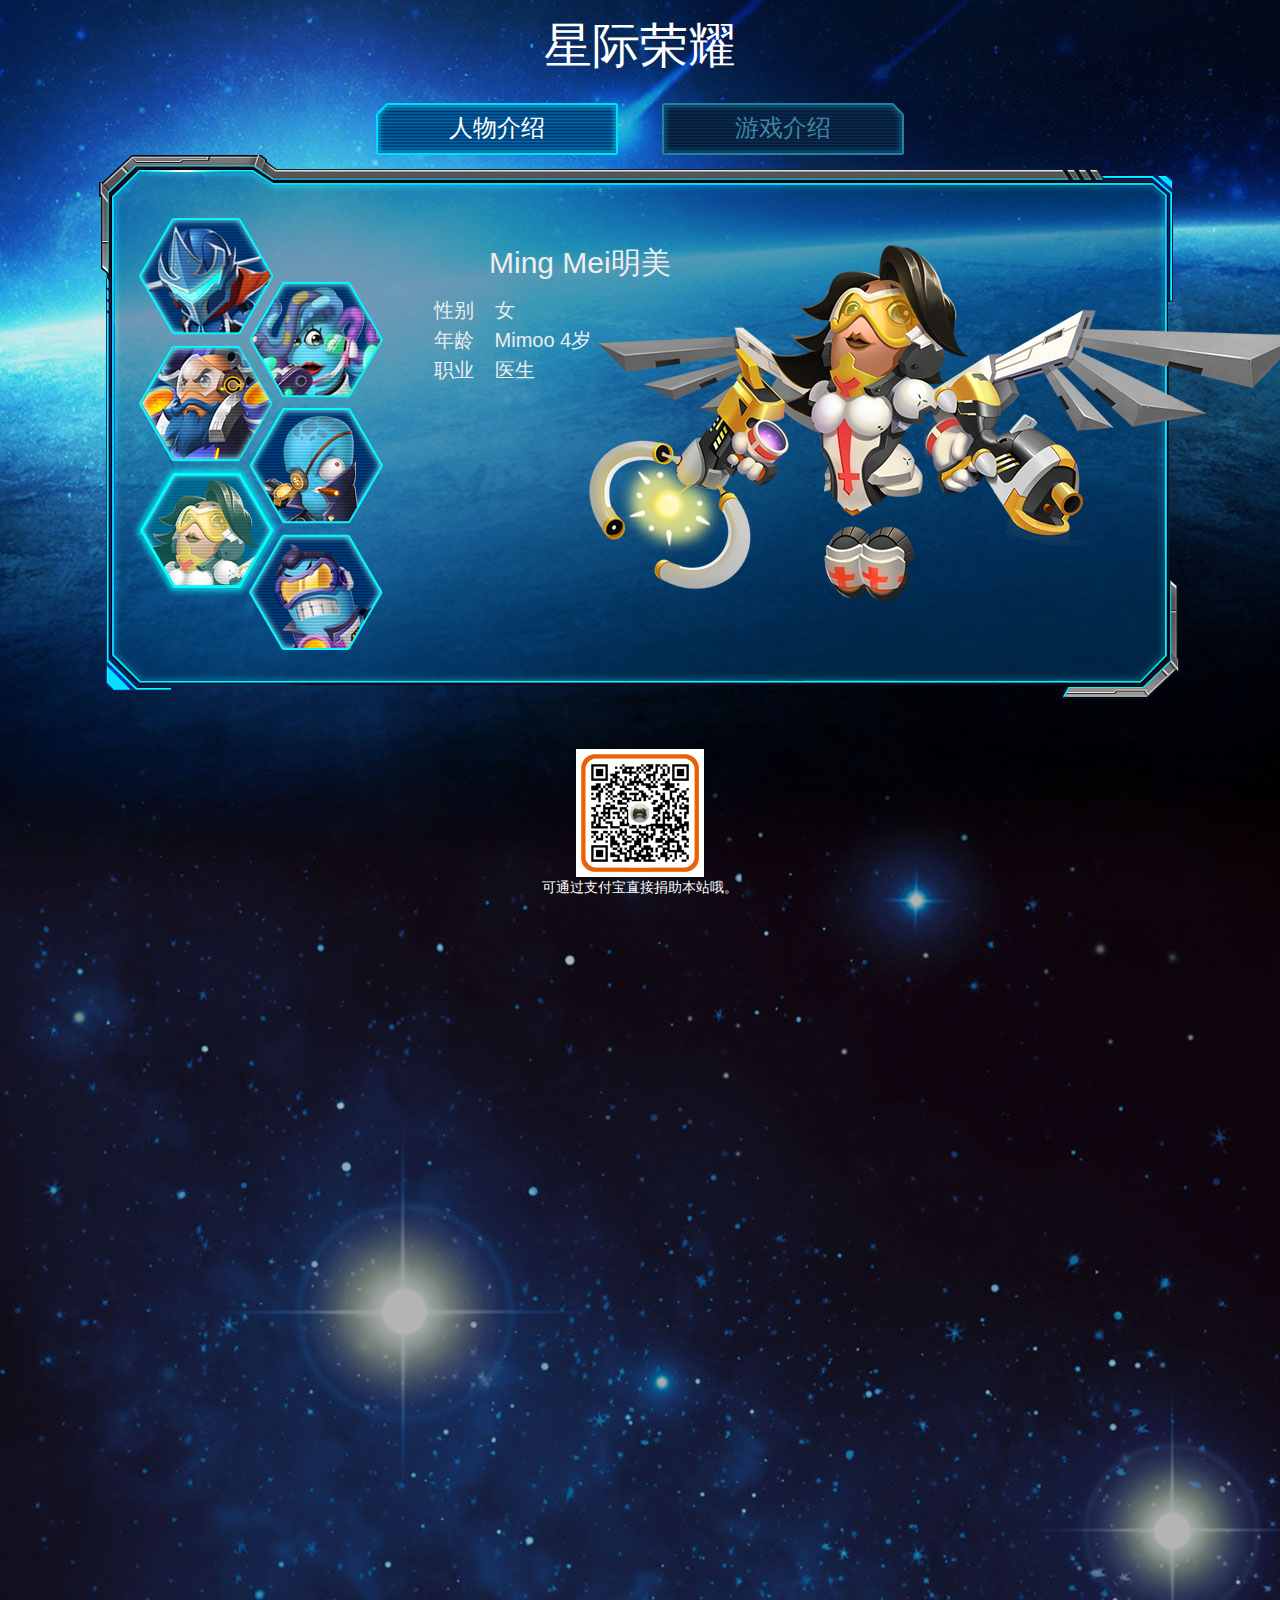
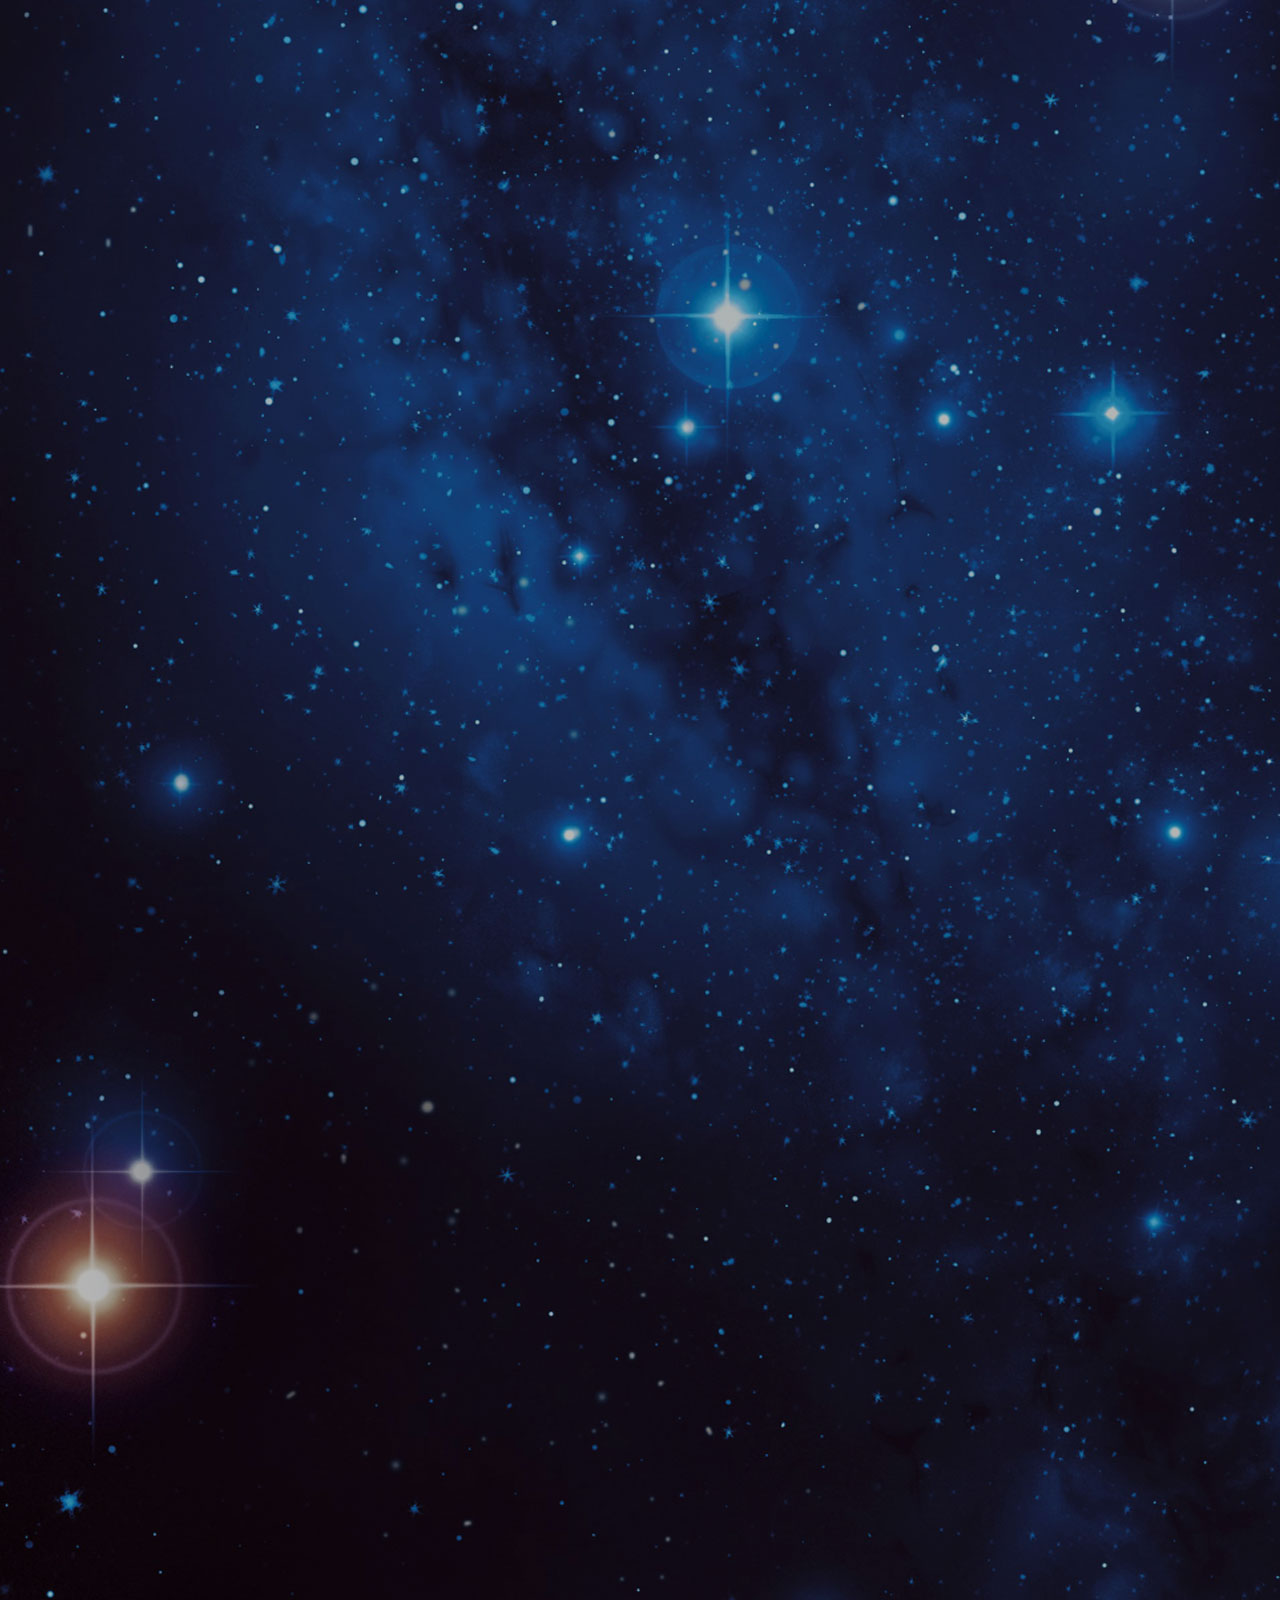
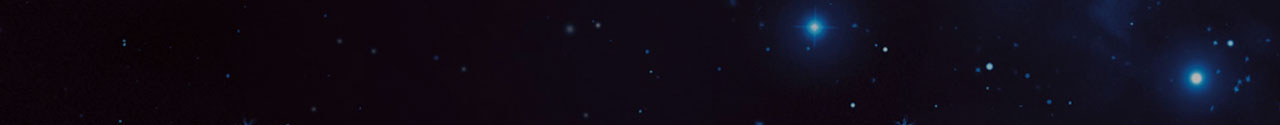
==== commit eeb95ef3: "Update" ====
--- a/Game/index.html
+++ b/Game/index.html
@@ -1,11 +1,11 @@
-<!DOCTYPE html>
+﻿<!DOCTYPE html>
 <html lang="zh-cmn-Hans"><head>
 <meta http-equiv="content-type" content="text/html; charset=UTF-8">
 <meta charset="utf-8">
 <meta http-equiv="X-UA-Compatible" content="IE=edge,chrome=1">
 <meta name="renderer" content="webkit">
 <meta name="viewport" content="width=device-width, initial-scale=1.0, user-scalable=no">
-<title>Mimoo</title>
+<title>中国神游  |  坚挺持久</title>
 <meta name="description" content="">
 <meta name="keywords" content="">
 <link href="Mimoo_files/base.css" rel="stylesheet">
@@ -24,6 +24,7 @@
     </script>
 </head>
 <body>
+ <!--
 <header class="g-head">
 	<div class="clearfix wrap">
 		<a href="http://www.newcomegame.com/index.html" class="g-head__logo"></a>
@@ -38,9 +39,16 @@
 		<a href="http://act.newcomegame.com/" target="_blank">登录</a>/<a target="_blank" href="http://login.newcomegame.com/Account/Register">注册</a>
 	</div>
 </header>
+     -->
 <main class="main">
+
 	<div class="banner"></div>
+    <div style="text-align:center">
+        <h1><font size="40">星际荣耀</font></h1>
+    </div>
+    <br/>
 	<div class="wrap">
+        <!--
 		<section class="relative news">
 			<div class="gamedown mimoo-down">
 				<p class="tip">敬请期待!</p>
@@ -81,7 +89,12 @@
 				</div>
 			</div>
 		</section>
+        -->
 		<div class="introduce">
+            <p></p>
+            <p></p>
+            <p></p>
+            <p></p>
 			<div class="introduce-tab" id="introduce-tab">
 				<span class="active">人物介绍</span>
 				<span>游戏介绍</span>
@@ -164,6 +177,7 @@
 				</div>
 			</div>
 		</div>
+        <!--
 		<section class="screen">
 			<div class="hd"><img src="Mimoo_files/tit_screen.png" alt=""></div>
 			<div class="bd">
@@ -208,23 +222,13 @@
 				</div>
 			</div>
 		</section>
-		
+		-->
 	</div>
+    <div style="text-align: center;">
+        <img src="../img/zfb.png" alt="" width="128" height="128" style="background:#fff;" /><br />
+        <p>可通过支付宝直接捐助本站哦。</p>
+    </div>
 </main>
-
-	<!-- footer S -->
-				<footer class="g-foot">
-			<div class="nav">
-				<a href="http://www.newcomegame.com/about.html" target="_blank">关于牛卡互娱</a> |  <a href="http://www.newcomegame.com/about.html" target="_blank">商务洽谈</a> | <a href="http://www.newcomegame.com/about.html#contactus" target="_blank">联系方式</a> | <a href="http://www.newcomegame.com/care.html" target="_blank">家长监护</a>
-			</div>
-			<div class="copyright">
-				Copyright © 2017 All rights reserved. 上海沃烨电子科技有限公司 &nbsp; | &nbsp; <a href="http://www.miibeian.gov.cn/" target="_blank">沪ICP备16024904号-3</a> &nbsp; | &nbsp; 沪网文（2017）4337-315号
-			</div>
-			<p>公司地址：上海市徐汇区石龙路569号S569创意园2栋3F |   客服电话：400-920-9603 </p>
-			<div class="tips"><span class="age">适龄提示：本网站游戏适合18岁以上用户使用</span> 抵制不良游戏，拒绝盗版游戏。注意自我保护，谨防受骗上当。适度游戏益脑，沉迷游戏伤身。合理安排时间，享受健康生活。</div>
-		</footer>
-	<!-- footer E -->
-	
 <script>
 var _hmt = _hmt || [];
 (function() {
--- a/Game/Mimoo_files/mimoo.css
+++ b/Game/Mimoo_files/mimoo.css
@@ -4,7 +4,7 @@
 
 .banner {
   position: relative;
-  height: 702px;
+  height: 10px;
   background: url(../images/mimoo/header.jpg) 50% 0 no-repeat; }
   .banner .role {
     position: absolute;
